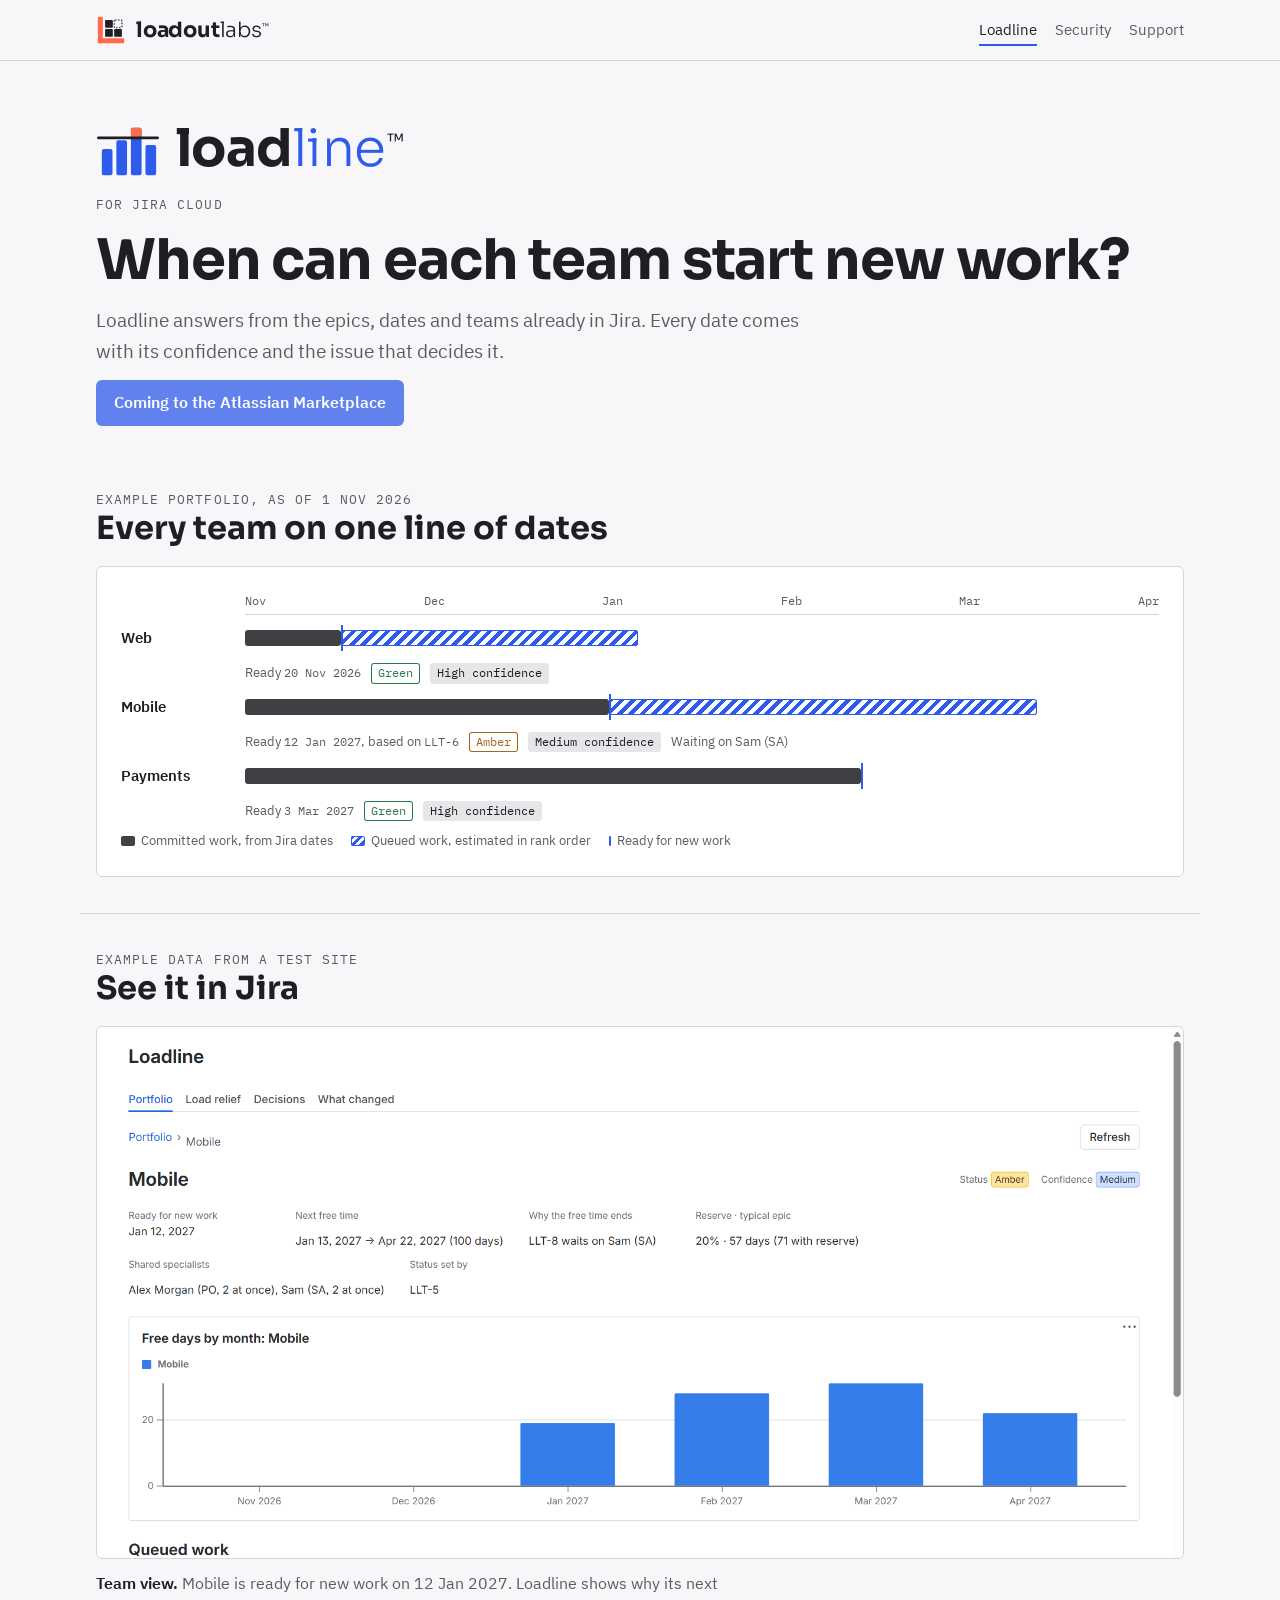
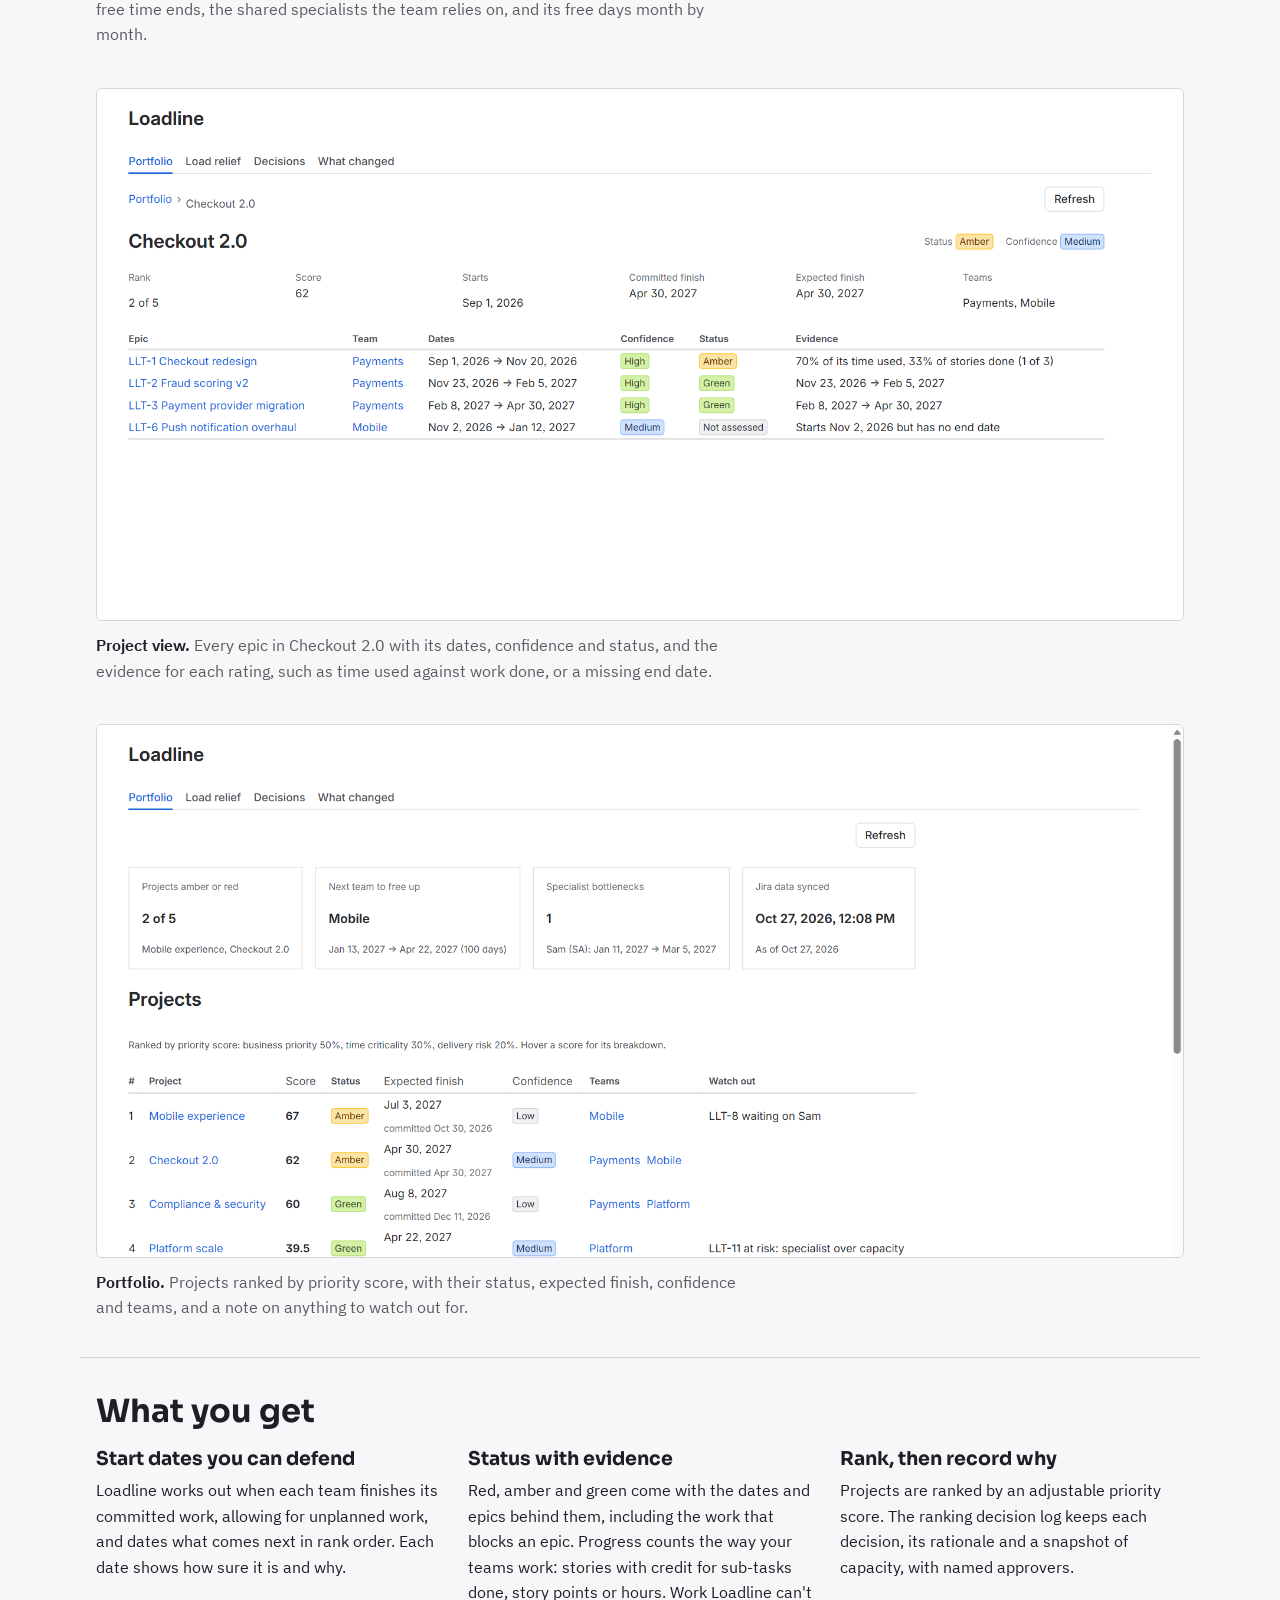
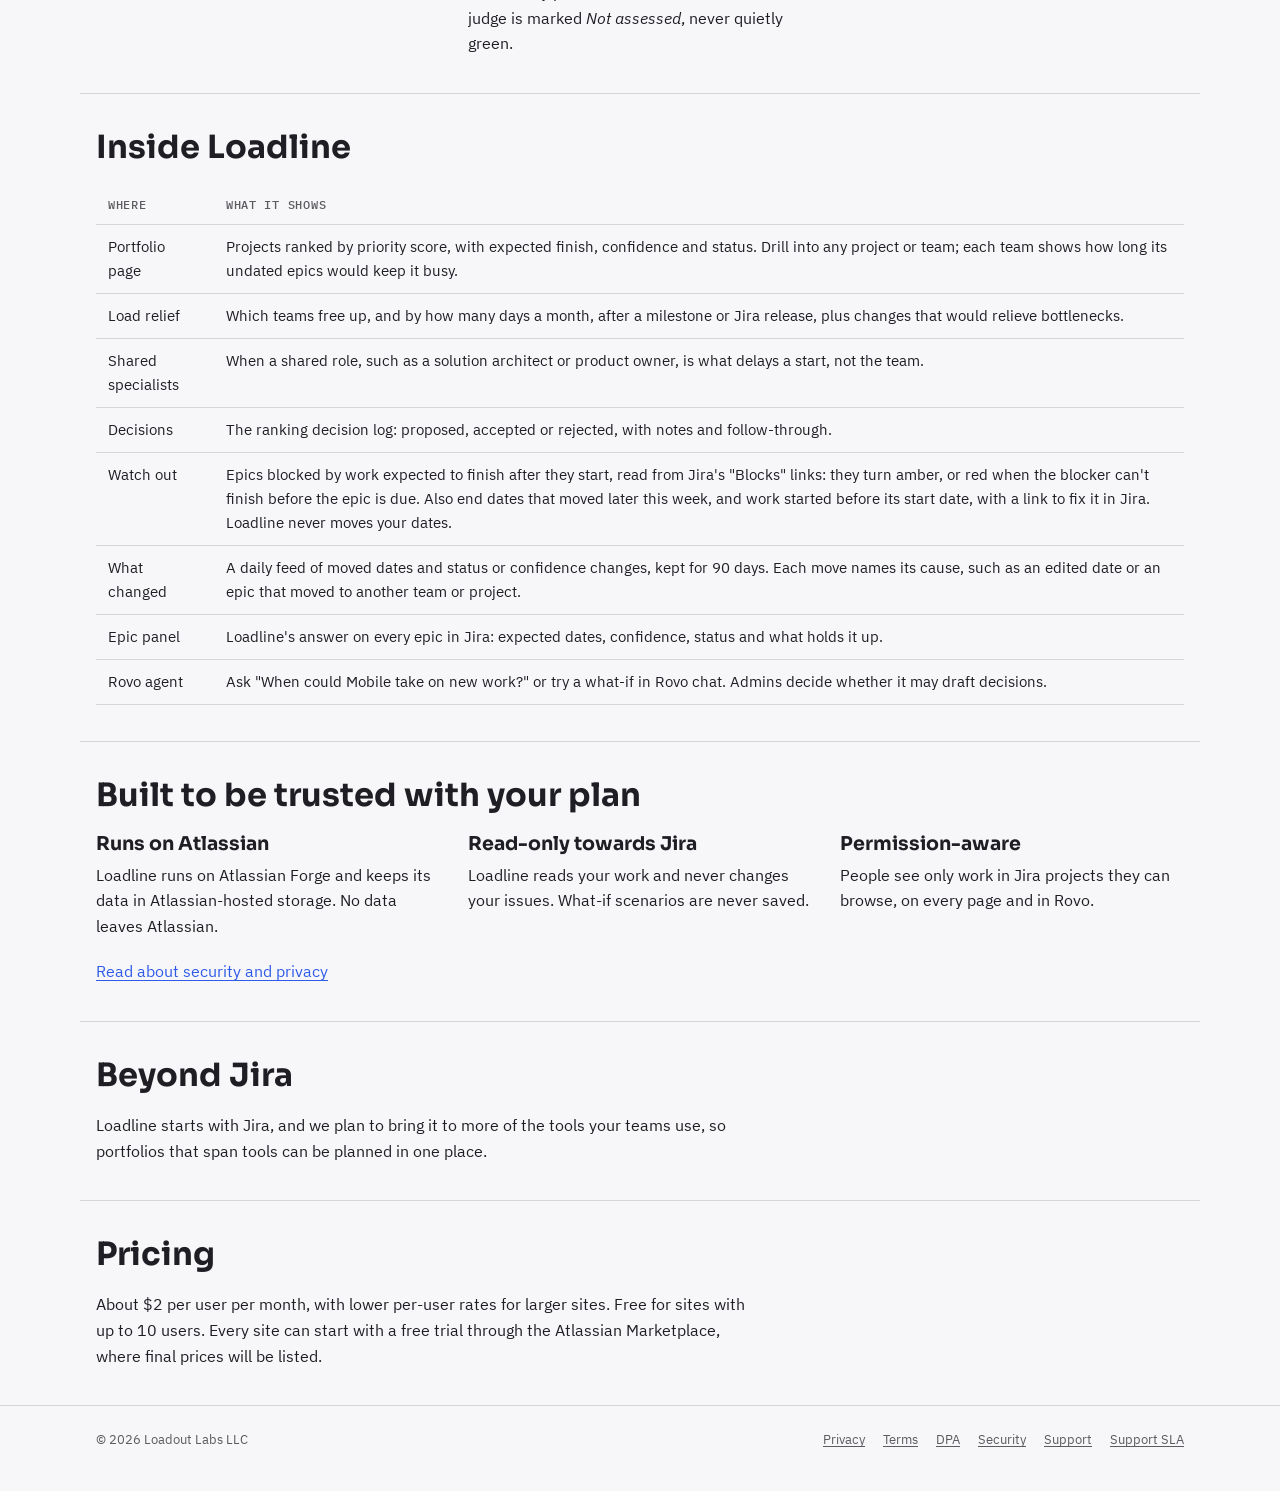
==== loadline/index.html @ b27390d9 "Publish the full Loadout Labs site with the Loadline pages and legal documents" ====
<!doctype html>
<html lang="en">
<head>
<meta charset="utf-8">
<meta name="viewport" content="width=device-width, initial-scale=1, viewport-fit=cover">
<title>Loadline for Jira</title>
<meta name="claude:viewport-fit-sides" content="cover">
<meta name="description" content="Loadline shows when each team can start new work, which projects to rank first, and who frees up after a release, straight from your Jira data.">
<link rel="stylesheet" href="../styles.css">
<link rel="icon" type="image/svg+xml" href="../assets/loadline-favicon.svg">

</head>
<body>

<header class="site-header">
  <div class="wrap">
    <a class="brand" href="../index.html" aria-label="Loadout Labs home"><svg viewBox="0 0 132 132" aria-hidden="true" focusable="false"><rect x="8" y="8" width="22" height="116" rx="4" style="fill:var(--labs)"/><rect x="8" y="102" width="116" height="22" rx="4" style="fill:var(--labs)"/><rect x="40" y="62" width="34" height="34" rx="4" style="fill:var(--mark-ink)"/><rect x="80" y="62" width="34" height="34" rx="4" style="fill:var(--mark-ink)"/><rect x="40" y="22" width="34" height="34" rx="4" style="fill:var(--mark-ink)"/><rect x="80" y="22" width="34" height="34" rx="4" style="fill:none;stroke:var(--mark-ink)" stroke-width="5" stroke-dasharray="7 6"/></svg><span class="wordmark"><b>loadout</b><span class="light">labs</span><sup class="tm">&trade;</sup></span></a>
    <nav class="site-nav" aria-label="Main">
      <a href="index.html" aria-current="page">Loadline</a>
      <a href="security.html">Security</a>
      <a href="support.html">Support</a>
    </nav>
  </div>
</header>

<main>
  <div class="page-head">
    <div class="wrap">
      <p class="brand large" role="img" aria-label="Loadline"><svg viewBox="0 0 132 132" aria-hidden="true" focusable="false"><rect x="12" y="66" width="22" height="54" rx="4" style="fill:var(--signal)"/><rect x="42" y="48" width="22" height="72" rx="4" style="fill:var(--signal)"/><rect x="72" y="22" width="22" height="98" rx="4" style="fill:var(--signal)"/><rect x="72" y="22" width="22" height="20" rx="4" style="fill:var(--over)"/><rect x="102" y="58" width="22" height="62" rx="4" style="fill:var(--signal)"/><rect x="2" y="40" width="128" height="6" rx="3" style="fill:var(--mark-ink)"/></svg><span class="wordmark"><b>load</b><span class="light line">line</span><sup class="tm">&trade;</sup></span></p>
      <p class="eyebrow">For Jira Cloud</p>
      <h1>When can each team start new work?</h1>
      <p class="lede">Loadline answers from the epics, dates and teams already in Jira. Every date comes with its confidence and the issue that decides it.</p>
      <div class="actions">
        <span class="button" aria-disabled="true">Coming to the Atlassian Marketplace</span>
      </div>
    </div>
  </div>

  <section aria-labelledby="example">
    <div class="wrap">
      <div>
        <p class="eyebrow">Example portfolio, as of 1 Nov 2026</p>
        <h2 id="example">Every team on one line of dates</h2>
      </div>
      <div class="panel readiness" role="img" aria-label="Example: Web is ready for new work on 20 Nov 2026, Mobile on 12 Jan 2027, Payments on 3 Mar 2027.">
        <div class="readiness-axis">
          <span></span>
          <div class="ticks"><span>Nov</span><span>Dec</span><span>Jan</span><span>Feb</span><span>Mar</span><span>Apr</span></div>
        </div>

        <div class="readiness-row">
          <span class="team">Web</span>
          <div class="track">
            <span class="committed" style="width: 10.5%"></span>
            <span class="queued" style="left: 10.5%; width: 32.5%"></span>
            <span class="ready" style="left: 10.5%"></span>
          </div>
          <div class="note"><span>Ready <span class="data">20 Nov 2026</span></span><span class="chip good">Green</span><span class="chip">High confidence</span></div>
        </div>

        <div class="readiness-row">
          <span class="team">Mobile</span>
          <div class="track">
            <span class="committed" style="width: 39.8%"></span>
            <span class="queued" style="left: 39.8%; width: 46.9%"></span>
            <span class="ready" style="left: 39.8%"></span>
          </div>
          <div class="note"><span>Ready <span class="data">12 Jan 2027</span>, based on <span class="data">LLT-6</span></span><span class="chip warn">Amber</span><span class="chip">Medium confidence</span><span>Waiting on Sam (SA)</span></div>
        </div>

        <div class="readiness-row">
          <span class="team">Payments</span>
          <div class="track">
            <span class="committed" style="width: 67.4%"></span>
            <span class="ready" style="left: 67.4%"></span>
          </div>
          <div class="note"><span>Ready <span class="data">3 Mar 2027</span></span><span class="chip good">Green</span><span class="chip">High confidence</span></div>
        </div>

        <div class="legend">
          <span class="l-committed">Committed work, from Jira dates</span>
          <span class="l-queued">Queued work, estimated in rank order</span>
          <span class="l-ready">Ready for new work</span>
        </div>
      </div>
    </div>
  </section>

  <section aria-labelledby="screens">
    <div class="wrap">
      <div>
        <p class="eyebrow">Example data from a test site</p>
        <h2 id="screens">See it in Jira</h2>
      </div>
      <div class="shots">
        <figure class="shot">
          <a class="shot-link" href="../assets/screens/team-view.png" aria-label="Open the full-size screenshot"><img src="../assets/screens/team-view.png" width="1840" height="900" loading="lazy"
            alt="Loadline team view for Mobile: ready for new work on 12 January 2027, with its next free time, the specialists it relies on and a chart of free days by month."></a>
          <figcaption><strong>Team view.</strong> Mobile is ready for new work on 12 Jan 2027. Loadline shows why its next free time ends, the shared specialists the team relies on, and its free days month by month.</figcaption>
        </figure>
        <figure class="shot">
          <a class="shot-link" href="../assets/screens/project-view.png" aria-label="Open the full-size screenshot"><img src="../assets/screens/project-view.png" width="1840" height="900" loading="lazy"
            alt="Loadline project view for Checkout 2.0: each epic with its team, dates, confidence, status and the evidence behind the status."></a>
          <figcaption><strong>Project view.</strong> Every epic in Checkout 2.0 with its dates, confidence and status, and the evidence for each rating, such as time used against work done, or a missing end date.</figcaption>
        </figure>
        <figure class="shot">
          <a class="shot-link" href="../assets/screens/portfolio.png" aria-label="Open the full-size screenshot"><img src="../assets/screens/portfolio.png" width="1840" height="900" loading="lazy"
            alt="Loadline portfolio page: summary tiles and projects ranked by priority score, with status, expected finish, confidence, teams and what to watch out for."></a>
          <figcaption><strong>Portfolio.</strong> Projects ranked by priority score, with their status, expected finish, confidence and teams, and a note on anything to watch out for.</figcaption>
        </figure>
      </div>
    </div>
  </section>

  <section aria-labelledby="highlights">
    <div class="wrap">
      <h2 id="highlights">What you get</h2>
      <div class="grid-3">
        <div>
          <h3>Start dates you can defend</h3>
          <p>Loadline works out when each team finishes its committed work, allowing for unplanned work, and dates what comes next in rank order. Each date shows how sure it is and why.</p>
        </div>
        <div>
          <h3>Status with evidence</h3>
          <p>Red, amber and green come with the dates and epics behind them, including the work that blocks an epic. Progress counts the way your teams work: stories with credit for sub-tasks done, story points or hours. Work Loadline can't judge is marked <em>Not assessed</em>, never quietly green.</p>
        </div>
        <div>
          <h3>Rank, then record why</h3>
          <p>Projects are ranked by an adjustable priority score. The ranking decision log keeps each decision, its rationale and a snapshot of capacity, with named approvers.</p>
        </div>
      </div>
    </div>
  </section>

  <section aria-labelledby="features">
    <div class="wrap">
      <h2 id="features">Inside Loadline</h2>
      <div class="table-scroll">
        <table>
          <thead><tr><th scope="col">Where</th><th scope="col">What it shows</th></tr></thead>
          <tbody>
            <tr><td>Portfolio page</td><td>Projects ranked by priority score, with expected finish, confidence and status. Drill into any project or team; each team shows how long its undated epics would keep it busy.</td></tr>
            <tr><td>Load relief</td><td>Which teams free up, and by how many days a month, after a milestone or Jira release, plus changes that would relieve bottlenecks.</td></tr>
            <tr><td>Shared specialists</td><td>When a shared role, such as a solution architect or product owner, is what delays a start, not the team.</td></tr>
            <tr><td>Decisions</td><td>The ranking decision log: proposed, accepted or rejected, with notes and follow-through.</td></tr>
            <tr><td>Watch out</td><td>Epics blocked by work expected to finish after they start, read from Jira's "Blocks" links: they turn amber, or red when the blocker can't finish before the epic is due. Also end dates that moved later this week, and work started before its start date, with a link to fix it in Jira. Loadline never moves your dates.</td></tr>
            <tr><td>What changed</td><td>A daily feed of moved dates and status or confidence changes, kept for 90 days. Each move names its cause, such as an edited date or an epic that moved to another team or project.</td></tr>
            <tr><td>Epic panel</td><td>Loadline's answer on every epic in Jira: expected dates, confidence, status and what holds it up.</td></tr>
            <tr><td>Rovo agent</td><td>Ask "When could Mobile take on new work?" or try a what-if in Rovo chat. Admins decide whether it may draft decisions.</td></tr>
          </tbody>
        </table>
      </div>
    </div>
  </section>

  <section aria-labelledby="trust">
    <div class="wrap">
      <h2 id="trust">Built to be trusted with your plan</h2>
      <div class="grid-3">
        <div><h3>Runs on Atlassian</h3><p>Loadline runs on Atlassian Forge and keeps its data in Atlassian-hosted storage. No data leaves Atlassian.</p></div>
        <div><h3>Read-only towards Jira</h3><p>Loadline reads your work and never changes your issues. What-if scenarios are never saved.</p></div>
        <div><h3>Permission-aware</h3><p>People see only work in Jira projects they can browse, on every page and in Rovo.</p></div>
      </div>
      <p><a href="security.html">Read about security and privacy</a></p>
    </div>
  </section>

  <section aria-labelledby="beyond">
    <div class="wrap">
      <h2 id="beyond">Beyond Jira</h2>
      <p>Loadline starts with Jira, and we plan to bring it to more of the tools your teams use, so portfolios that span tools can be planned in one place.</p>
    </div>
  </section>

  <section aria-labelledby="pricing">
    <div class="wrap">
      <h2 id="pricing">Pricing</h2>
      <p>About $2 per user per month, with lower per-user rates for larger sites. Free for sites with up to 10 users. Every site can start with a free trial through the Atlassian Marketplace, where final prices will be listed.</p>
    </div>
  </section>
</main>

<footer class="site-footer">
  <div class="wrap">
    <span>&copy; 2026 Loadout Labs LLC</span>
    <nav aria-label="Footer">
      <a href="privacy.html">Privacy</a>
      <a href="terms.html">Terms</a>
      <a href="dpa.html">DPA</a>
      <a href="security.html">Security</a>
      <a href="support.html">Support</a>
      <a href="sla.html">Support SLA</a>
    </nav>
  </div>
</footer>

<!-- Screenshot viewer: opens a screenshot full size over the page. Close it
     with the Close button, the Esc key, or a click outside the image.
     Without JavaScript, each screenshot link opens the image itself. -->
<dialog class="viewer" id="viewer" aria-label="Screenshot">
  <div class="viewer-bar">
    <p class="viewer-caption" id="viewer-caption"></p>
    <button type="button" class="viewer-close" id="viewer-close">Close</button>
  </div>
  <img id="viewer-image" alt="">
</dialog>
<script>
(function () {
  var viewer = document.getElementById('viewer');
  if (!viewer || typeof viewer.showModal !== 'function') return; // fall back to plain links
  var image = document.getElementById('viewer-image');
  var caption = document.getElementById('viewer-caption');
  document.querySelectorAll('.shot-link').forEach(function (link) {
    link.addEventListener('click', function (event) {
      event.preventDefault();
      var shot = link.querySelector('img');
      var text = link.closest('figure').querySelector('figcaption');
      image.src = link.getAttribute('href');
      image.alt = shot ? shot.alt : '';
      caption.textContent = text ? text.textContent : '';
      viewer.showModal();
      document.getElementById('viewer-close').focus();
    });
  });
  document.getElementById('viewer-close').addEventListener('click', function () { viewer.close(); });
  // A click on the dimmed area outside the image closes the viewer.
  viewer.addEventListener('click', function (event) {
    if (event.target === viewer) viewer.close();
  });
})();
</script>

</body>
</html>
---- styles.css ----
/*
 * Loadout Labs website: shared styles for every page.
 *
 * Layout concept: a load line. A rule runs under each page heading, as in
 * the Loadline mark, where one bar rises past the line. Plain static pages,
 * no build step, no tracking.
 *
 * Colours come from the coral brand palette (brand concept 2). It sets a
 * few raw values (--p-*); everything else, including the inline logos,
 * derives from them.
 */

/*
 * Fonts are served from this site (assets/fonts, SIL Open Font License; see
 * the OFL-*.txt files there), so no visitor request goes to a font service.
 */
@font-face { font-family: 'Sora'; font-style: normal; font-weight: 300; font-display: swap; src: url('assets/fonts/sora-latin-300-normal.woff2') format('woff2'); }
@font-face { font-family: 'Sora'; font-style: normal; font-weight: 400; font-display: swap; src: url('assets/fonts/sora-latin-400-normal.woff2') format('woff2'); }
@font-face { font-family: 'Sora'; font-style: normal; font-weight: 600; font-display: swap; src: url('assets/fonts/sora-latin-600-normal.woff2') format('woff2'); }
@font-face { font-family: 'Sora'; font-style: normal; font-weight: 700; font-display: swap; src: url('assets/fonts/sora-latin-700-normal.woff2') format('woff2'); }
@font-face { font-family: 'IBM Plex Sans'; font-style: normal; font-weight: 400; font-display: swap; src: url('assets/fonts/ibm-plex-sans-latin-400-normal.woff2') format('woff2'); }
@font-face { font-family: 'IBM Plex Sans'; font-style: italic; font-weight: 400; font-display: swap; src: url('assets/fonts/ibm-plex-sans-latin-400-italic.woff2') format('woff2'); }
@font-face { font-family: 'IBM Plex Sans'; font-style: normal; font-weight: 600; font-display: swap; src: url('assets/fonts/ibm-plex-sans-latin-600-normal.woff2') format('woff2'); }
@font-face { font-family: 'IBM Plex Mono'; font-style: normal; font-weight: 400; font-display: swap; src: url('assets/fonts/ibm-plex-mono-latin-400-normal.woff2') format('woff2'); }
@font-face { font-family: 'IBM Plex Mono'; font-style: normal; font-weight: 500; font-display: swap; src: url('assets/fonts/ibm-plex-mono-latin-500-normal.woff2') format('woff2'); }

/* Brand palette: coral (brand concept 2, chosen 2026-10-27). */
:root {
  --p-ink: #1e1e24;          /* text, the load line, the Labs squares */
  --p-paper: #f7f7f9;
  --p-labs: #ff6b4a;         /* Loadout Labs accent */
  --p-primary: #2f5bea;      /* Loadline primary */
  --p-primary-dark: #7fa0ff; /* Loadline primary on dark backgrounds */
  --p-over: #ff6b4a;         /* the bar that rises past the load line */
  --p-dark-bg: #1e1e24;
  --p-dark-surface: #282830;
  --p-dark-fg: #eeeef3;
}

:root {
  /* Colour (light), from the palette */
  --paper: var(--p-paper);
  --surface: #ffffff;
  --ink: var(--p-ink);
  --ink-soft: color-mix(in srgb, var(--p-ink) 72%, var(--p-paper));
  --rule: color-mix(in srgb, var(--p-ink) 15%, var(--p-paper));
  --signal: var(--p-primary);   /* links, the load line, Loadline's colour */
  --signal-soft: color-mix(in srgb, var(--p-primary) 12%, var(--p-paper));
  --on-signal: #ffffff;
  --labs: var(--p-labs);
  --over: var(--p-over);
  --mark-ink: var(--p-ink);     /* the dark parts of the logos */
  /* Loadline's own status colours (semantic, not decoration) */
  --good: #2b7a4b;
  --warn: #a8661a;
  --bad: #b2321f;
  --muted-chip: color-mix(in srgb, var(--p-ink) 8%, var(--p-paper));

  /* Type: Sora is the brand's wordmark face */
  --font-display: "Sora", "Segoe UI", "Helvetica Neue", Arial, sans-serif;
  --font-body: "IBM Plex Sans", "Segoe UI", "Helvetica Neue", Arial, sans-serif;
  --font-data: "IBM Plex Mono", "SFMono-Regular", Consolas, monospace;

  /* Scale */
  --step--1: 0.8125rem;
  --step-0: 1rem;
  --step-1: 1.1875rem;
  --step-2: 1.5rem;
  --step-3: 2rem;
  --step-4: clamp(2.125rem, 1.4rem + 3.2vw, 3.5rem);
  --measure: 65ch;
  --page: 70rem;
  --radius: 6px;
}

@media (prefers-color-scheme: dark) {
  :root:not([data-theme="light"]) {
    --paper: var(--p-dark-bg);
    --surface: var(--p-dark-surface);
    --ink: var(--p-dark-fg);
    --ink-soft: color-mix(in srgb, var(--p-dark-fg) 70%, var(--p-dark-bg));
    --rule: color-mix(in srgb, var(--p-dark-fg) 16%, var(--p-dark-bg));
    --signal: var(--p-primary-dark);
    --signal-soft: color-mix(in srgb, var(--p-primary-dark) 16%, var(--p-dark-bg));
    --on-signal: var(--p-dark-bg);
    --mark-ink: #ffffff;
    --good: #5fbf86;
    --warn: #e0a35a;
    --bad: #ef7a66;
    --muted-chip: color-mix(in srgb, var(--p-dark-fg) 10%, var(--p-dark-bg));
    color-scheme: dark;
  }
}

:root[data-theme="dark"] {
  --paper: var(--p-dark-bg);
  --surface: var(--p-dark-surface);
  --ink: var(--p-dark-fg);
  --ink-soft: color-mix(in srgb, var(--p-dark-fg) 70%, var(--p-dark-bg));
  --rule: color-mix(in srgb, var(--p-dark-fg) 16%, var(--p-dark-bg));
  --signal: var(--p-primary-dark);
  --signal-soft: color-mix(in srgb, var(--p-primary-dark) 16%, var(--p-dark-bg));
  --on-signal: var(--p-dark-bg);
  --mark-ink: #ffffff;
  --good: #5fbf86;
  --warn: #e0a35a;
  --bad: #ef7a66;
  --muted-chip: color-mix(in srgb, var(--p-dark-fg) 10%, var(--p-dark-bg));
  color-scheme: dark;
}

* { box-sizing: border-box; }

body {
  margin: 0;
  background: var(--paper);
  color: var(--ink);
  font-family: var(--font-body);
  font-size: var(--step-0);
  line-height: 1.6;
}

/* Every band spans the full width; its inner wrapper keeps the side gutter. */
.wrap {
  max-width: var(--page);
  margin-inline: auto;
  padding-left: max(16px, env(safe-area-inset-left, 0px));
  padding-right: max(16px, env(safe-area-inset-right, 0px));
}

a { color: var(--signal); text-underline-offset: 0.18em; }
a:hover { text-decoration-thickness: 2px; }
:focus-visible { outline: 2px solid var(--signal); outline-offset: 3px; border-radius: 2px; }

h1, h2, h3 {
  font-family: var(--font-display);
  line-height: 1.1;
  text-wrap: balance;
  margin: 0;
}
h1 { font-size: var(--step-4); font-weight: 700; letter-spacing: -0.02em; }
h2 { font-size: var(--step-3); font-weight: 700; }
h3 { font-size: var(--step-1); font-weight: 700; }
p { margin: 0; max-width: var(--measure); }
main a { overflow-wrap: anywhere; }

.eyebrow {
  font-family: var(--font-data);
  font-size: var(--step--1);
  letter-spacing: 0.08em;
  text-transform: uppercase;
  color: var(--ink-soft);
}

/* Draft band, removed before publishing. */
.draft-band {
  background: var(--signal-soft);
  color: var(--ink);
  font-size: var(--step--1);
}
.draft-band .wrap {
  display: flex;
  flex-wrap: wrap;
  gap: 6px 16px;
  align-items: center;
  justify-content: space-between;
  padding-block: 6px;
}

/* Header */
.site-header { border-bottom: 1px solid var(--rule); background: var(--paper); }
.site-header .wrap {
  display: flex;
  flex-wrap: wrap;
  align-items: center;
  justify-content: space-between;
  gap: 8px 24px;
  padding-block: 14px;
}
/* Brand lockups: the logo mark (inline SVG, coloured by the palette) and the
   Sora wordmark: "loadout" bold + "labs" light; "load" bold + "line" light
   in the Loadline colour. */
.brand {
  display: inline-flex;
  align-items: center;
  gap: 10px;
  color: var(--ink);
  text-decoration: none;
}
.brand svg { width: 30px; height: 30px; flex: none; }
.wordmark {
  font-family: var(--font-display);
  font-size: 1.3125rem;
  line-height: 1;
  letter-spacing: -0.01em;
  white-space: nowrap;
}
.wordmark b { font-weight: 700; }
.wordmark .light { font-weight: 300; }
.wordmark .line { color: var(--signal); }
/* Trademark symbol after each wordmark: small, raised, never wrapped away. */
.wordmark .tm { font-size: 0.38em; font-weight: 400; vertical-align: super; line-height: 0; margin-left: 0.08em; color: currentColor; }
.brand.large { gap: 16px; }
.brand.large svg { width: 64px; height: 64px; }
.brand.large .wordmark { font-size: clamp(2.25rem, 1.6rem + 2.6vw, 3.25rem); }
.brand.card svg { width: 44px; height: 44px; }
.brand.card .wordmark { font-size: 1.75rem; }

.site-nav { display: flex; flex-wrap: wrap; gap: 4px 18px; font-size: 0.9375rem; }
.site-nav a { color: var(--ink-soft); text-decoration: none; padding-block: 4px; }
.site-nav a:hover, .site-nav a[aria-current="page"] { color: var(--ink); box-shadow: inset 0 -2px 0 var(--signal); }

/* Page heading with its waterline */
.page-head .wrap { display: grid; gap: 14px; padding-block: 56px 28px; }
.page-head .lede { font-size: var(--step-1); color: var(--ink-soft); }
.waterline {
  height: 0;
  border-top: 2px solid var(--signal);
  position: relative;
  margin-top: 12px;
}
.waterline::after {
  content: attr(data-label);
  position: absolute;
  right: 0;
  top: 6px;
  font-family: var(--font-data);
  font-size: 0.75rem;
  letter-spacing: 0.06em;
  text-transform: uppercase;
  color: var(--signal);
}

main section .wrap { display: grid; gap: 20px; padding-block: 36px; }
main section + section .wrap { border-top: 1px solid var(--rule); }

/* Grids of equal items */
.grid-3 { display: grid; grid-template-columns: repeat(auto-fit, minmax(16rem, 1fr)); gap: 28px; }
.grid-2 { display: grid; grid-template-columns: repeat(auto-fit, minmax(20rem, 1fr)); gap: 28px; }
.grid-3 > *, .grid-2 > * { min-width: 0; display: grid; gap: 8px; align-content: start; }

.panel {
  background: var(--surface);
  border: 1px solid var(--rule);
  border-radius: var(--radius);
  padding: 24px;
  display: grid;
  gap: 12px;
  min-width: 0;
}

.button {
  display: inline-block;
  font-weight: 600;
  text-decoration: none;
  padding: 10px 18px;
  border-radius: var(--radius);
  background: var(--signal);
  color: var(--on-signal);
}
.button.quiet { background: transparent; color: var(--ink); border: 1px solid var(--rule); }
.button[aria-disabled="true"] { opacity: 0.75; cursor: default; }
.actions { display: flex; flex-wrap: wrap; gap: 12px; align-items: center; }

ul.plain, ol.plain { margin: 0; padding-left: 1.2em; display: grid; gap: 8px; max-width: var(--measure); }

.data { font-family: var(--font-data); font-size: 0.9em; }

/* Status chips, in Loadline's own vocabulary */
.chip {
  display: inline-block;
  font-family: var(--font-data);
  font-size: 0.75rem;
  line-height: 1.2;
  padding: 3px 7px;
  border-radius: 3px;
  background: var(--muted-chip);
  color: var(--ink);
  white-space: nowrap;
}
.chip.good { color: var(--good); box-shadow: inset 0 0 0 1px var(--good); background: transparent; }
.chip.warn { color: var(--warn); box-shadow: inset 0 0 0 1px var(--warn); background: transparent; }
.chip.bad { color: var(--bad); box-shadow: inset 0 0 0 1px var(--bad); background: transparent; }

/* Readiness chart: teams on one line of dates (example data). */
.readiness { display: grid; gap: 10px; }
.readiness-axis, .readiness-row {
  display: grid;
  grid-template-columns: 7rem 1fr;
  gap: 12px;
  align-items: center;
}
.readiness-axis .ticks {
  display: flex;
  justify-content: space-between;
  font-family: var(--font-data);
  font-size: 0.75rem;
  color: var(--ink-soft);
  border-bottom: 1px solid var(--rule);
  padding-bottom: 4px;
}
.readiness-row .team { font-weight: 600; font-size: 0.9375rem; }
.track { position: relative; height: 26px; }
.track .committed, .track .queued {
  position: absolute;
  top: 5px;
  height: 16px;
  border-radius: 3px;
}
.track .committed { left: 0; background: var(--ink); opacity: 0.85; }
.track .queued {
  background: repeating-linear-gradient(135deg, var(--signal) 0 4px, transparent 4px 8px);
  box-shadow: inset 0 0 0 1px var(--signal);
}
.track .ready {
  position: absolute;
  top: 0;
  bottom: 0;
  border-left: 2px solid var(--signal);
}
.readiness-row .note {
  grid-column: 2;
  font-size: var(--step--1);
  color: var(--ink-soft);
  display: flex;
  flex-wrap: wrap;
  gap: 6px 10px;
  align-items: center;
}
.legend { display: flex; flex-wrap: wrap; gap: 6px 18px; font-size: var(--step--1); color: var(--ink-soft); }
.legend span::before {
  content: "";
  display: inline-block;
  width: 14px;
  height: 10px;
  margin-right: 6px;
  vertical-align: -1px;
  border-radius: 2px;
}
.legend .l-committed::before { background: var(--ink); opacity: 0.85; }
.legend .l-queued::before { background: repeating-linear-gradient(135deg, var(--signal) 0 3px, transparent 3px 6px); box-shadow: inset 0 0 0 1px var(--signal); }
.legend .l-ready::before { width: 2px; background: var(--signal); }

/* Screenshots of the app, each with a caption. */
.shots { display: grid; gap: 40px; }
.shot { margin: 0; display: grid; gap: 12px; min-width: 0; }
.shot img {
  display: block;
  width: 100%;
  height: auto;
  border: 1px solid var(--rule);
  border-radius: var(--radius);
  background: #ffffff; /* the screenshots are light-theme */
}
.shot-link { display: block; border-radius: var(--radius); }
.shot-link { cursor: zoom-in; }

/* Screenshot viewer (a <dialog>): the image as large as the screen allows. */
.viewer {
  width: min(96vw, 1840px);
  max-width: none;
  max-height: 96vh;
  padding: 0;
  border: 1px solid var(--rule);
  border-radius: var(--radius);
  background: var(--surface);
  color: var(--ink);
  overflow: auto;
}
.viewer::backdrop { background: rgba(10, 10, 14, 0.72); }
.viewer-bar {
  position: sticky;
  top: 0;
  display: flex;
  gap: 12px;
  align-items: center;
  justify-content: space-between;
  padding: 10px 14px;
  background: var(--surface);
  border-bottom: 1px solid var(--rule);
}
.viewer-caption { font-size: var(--step--1); color: var(--ink-soft); margin: 0; min-width: 0; }
.viewer-close {
  flex: none;
  font: inherit;
  font-weight: 600;
  padding: 8px 16px;
  border-radius: var(--radius);
  border: 1px solid var(--rule);
  background: var(--paper);
  color: var(--ink);
  cursor: pointer;
}
.viewer img { display: block; width: 100%; height: auto; background: #ffffff; }
.shot figcaption { color: var(--ink-soft); max-width: var(--measure); }
.shot figcaption strong { color: var(--ink); }

/* Tables */
.table-scroll { overflow-x: auto; }
table { border-collapse: collapse; width: 100%; font-size: 0.9375rem; }
th, td { text-align: left; padding: 10px 12px; border-bottom: 1px solid var(--rule); vertical-align: top; }
th { font-family: var(--font-data); font-size: 0.75rem; letter-spacing: 0.06em; text-transform: uppercase; color: var(--ink-soft); font-weight: 500; }
td.num { font-variant-numeric: tabular-nums; white-space: nowrap; }

/* Steps in the setup guide are a real sequence. */
ol.steps { list-style: none; counter-reset: step; margin: 0; padding: 0; display: grid; gap: 22px; max-width: var(--measure); }
ol.steps > li { counter-increment: step; display: grid; grid-template-columns: 2.5rem 1fr; gap: 4px 12px; }
ol.steps > li::before {
  content: counter(step);
  grid-row: span 2;
  font-family: var(--font-display);
  font-weight: 800;
  font-size: var(--step-2);
  color: var(--signal);
  line-height: 1;
}
ol.steps > li > * { grid-column: 2; min-width: 0; }

/* Footer */
.site-footer { border-top: 1px solid var(--rule); color: var(--ink-soft); font-size: var(--step--1); }
.site-footer .wrap { display: flex; flex-wrap: wrap; gap: 8px 24px; justify-content: space-between; padding-block: 24px 40px; }
.site-footer nav { display: flex; flex-wrap: wrap; gap: 6px 18px; }
.site-footer a { color: var(--ink-soft); }

@media (prefers-reduced-motion: no-preference) {
  .track .committed, .track .queued { transition: width 0.4s ease; }
}

@media (max-width: 520px) {
  .readiness-axis, .readiness-row { grid-template-columns: 4.5rem 1fr; gap: 8px; }
  .page-head .wrap { padding-block: 36px 20px; }
}
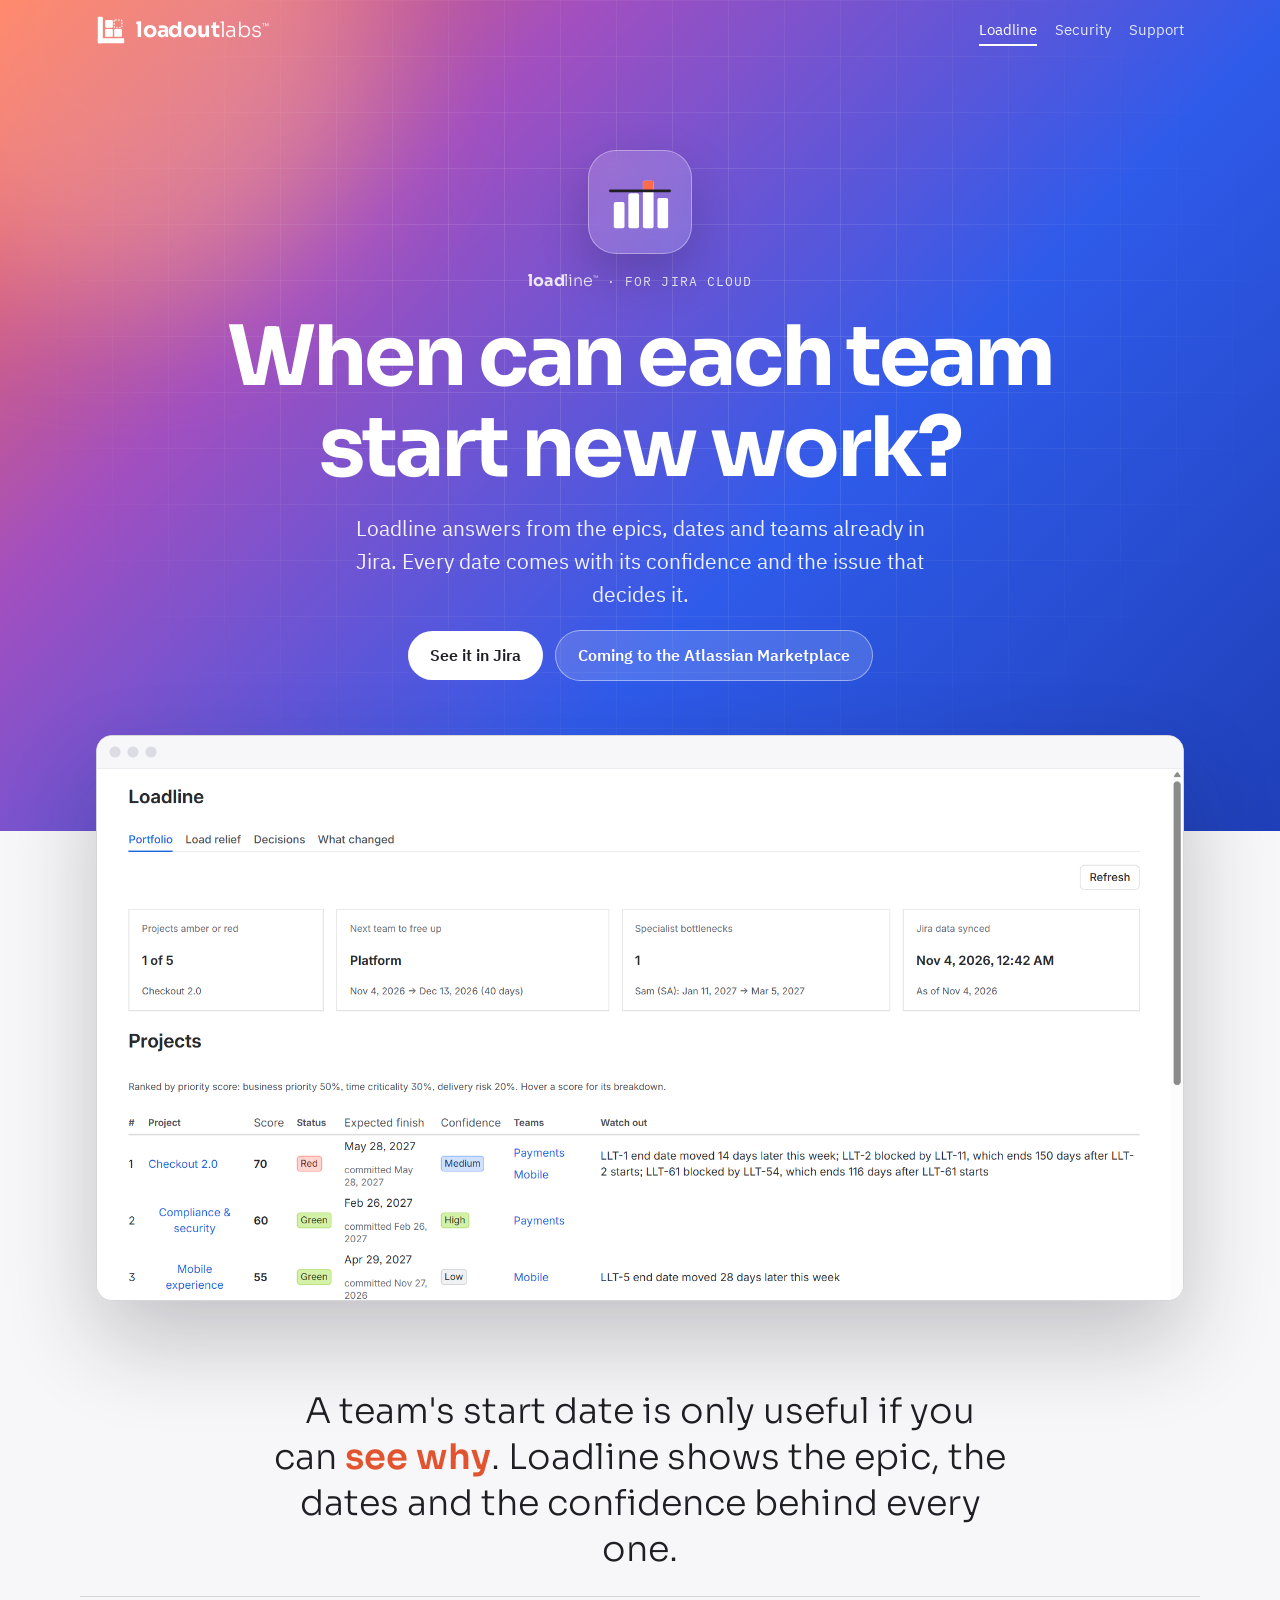
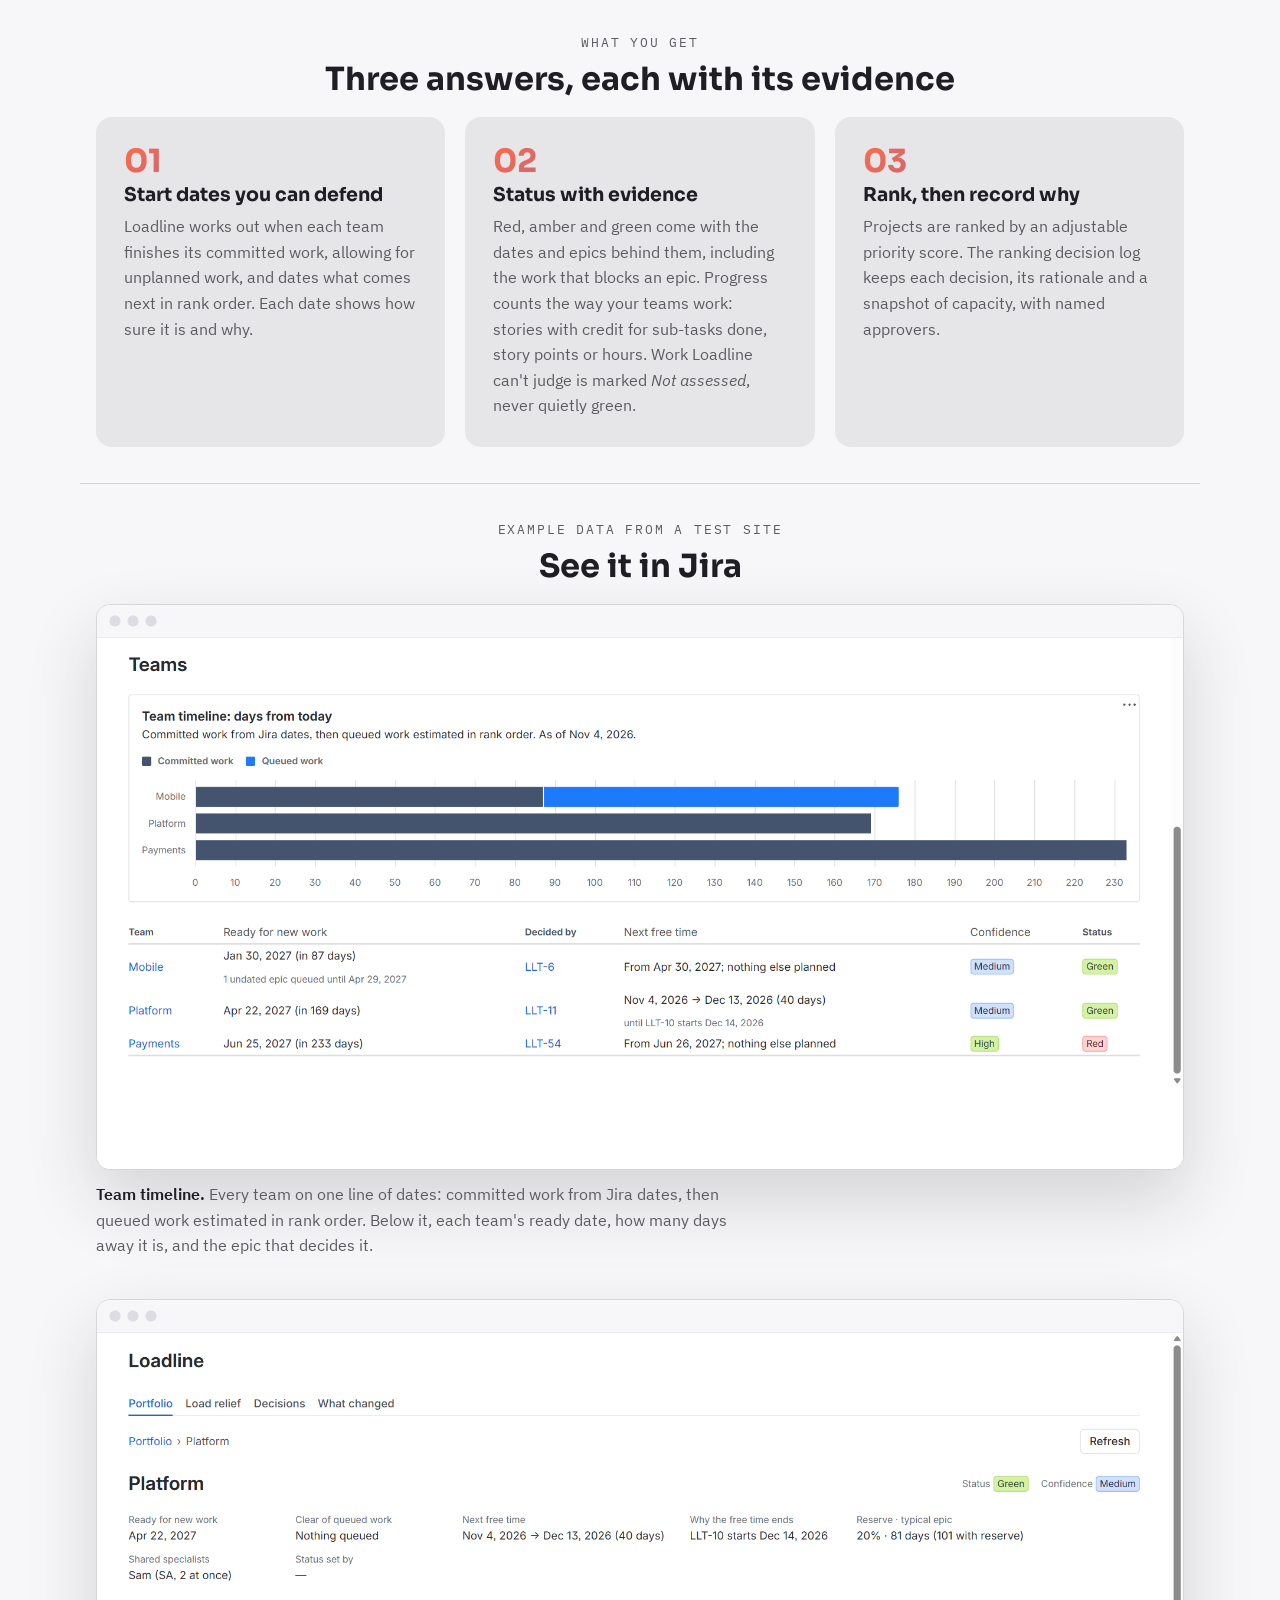
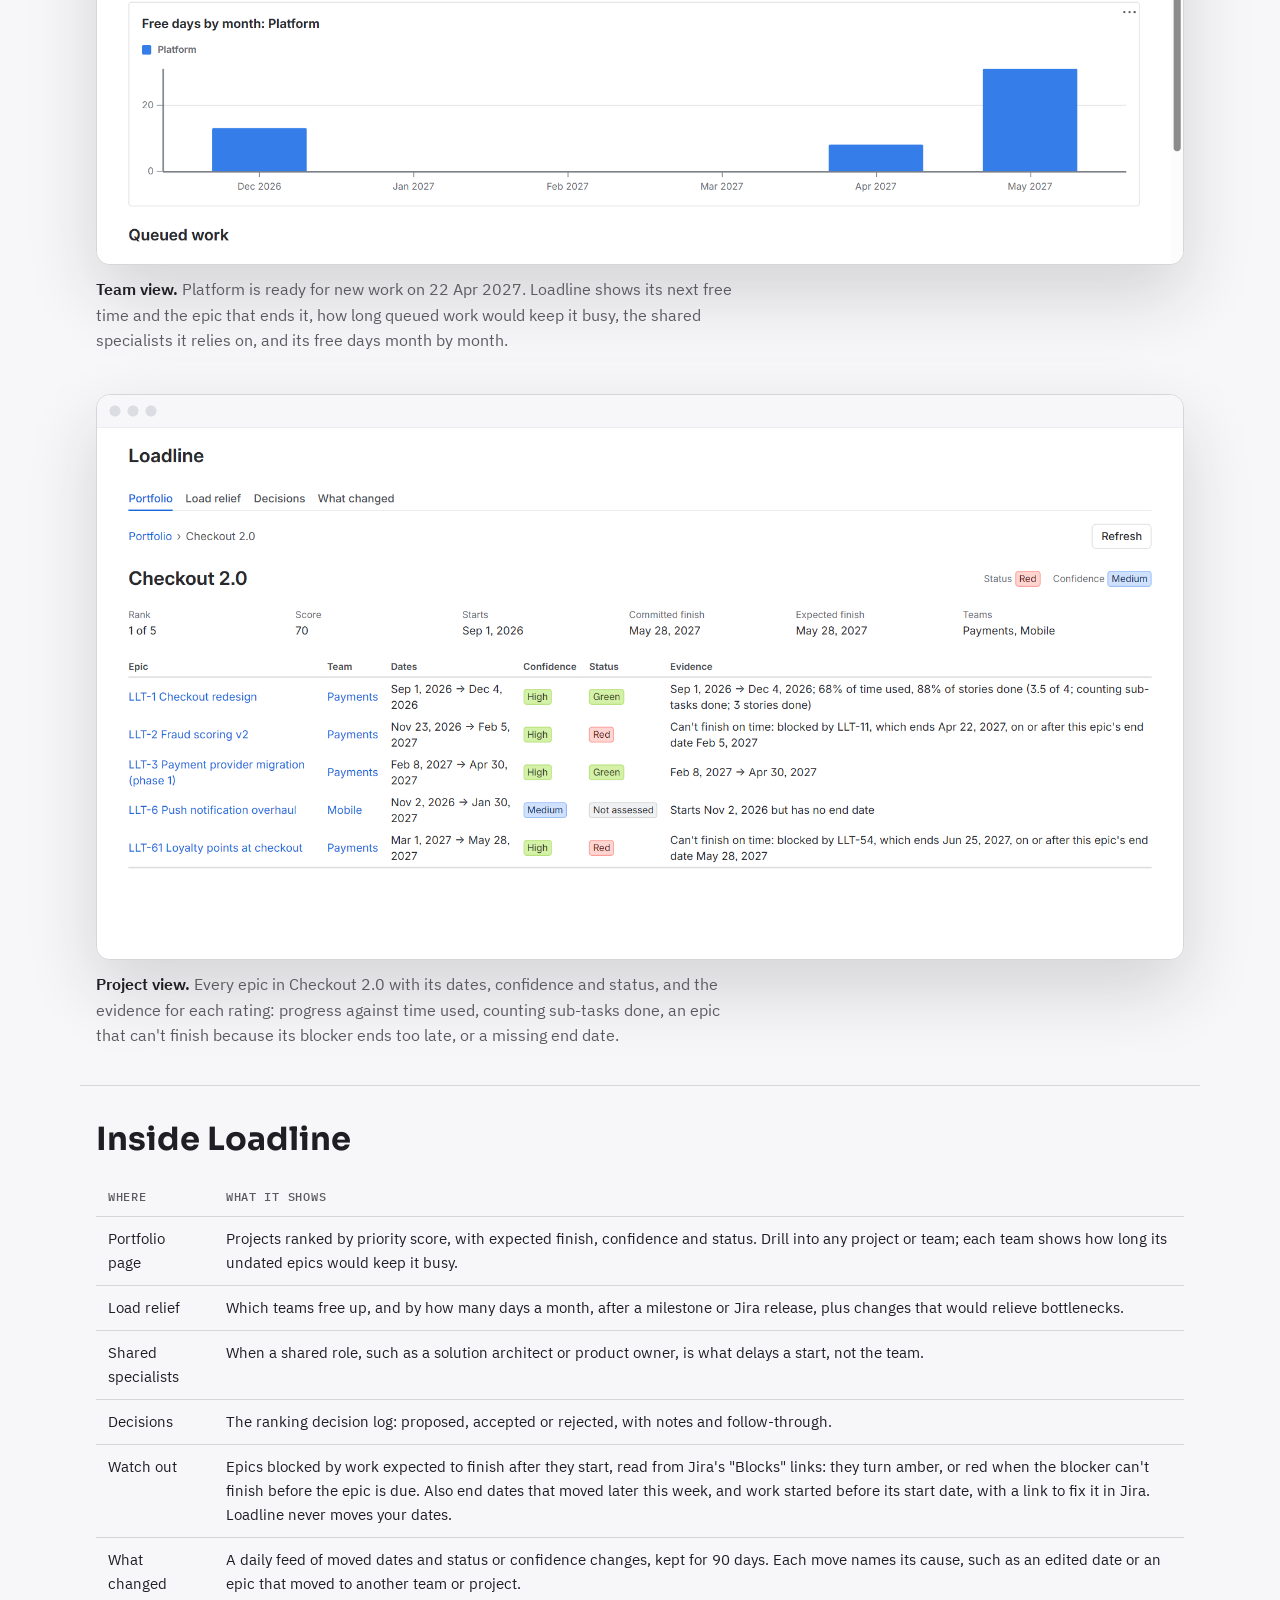
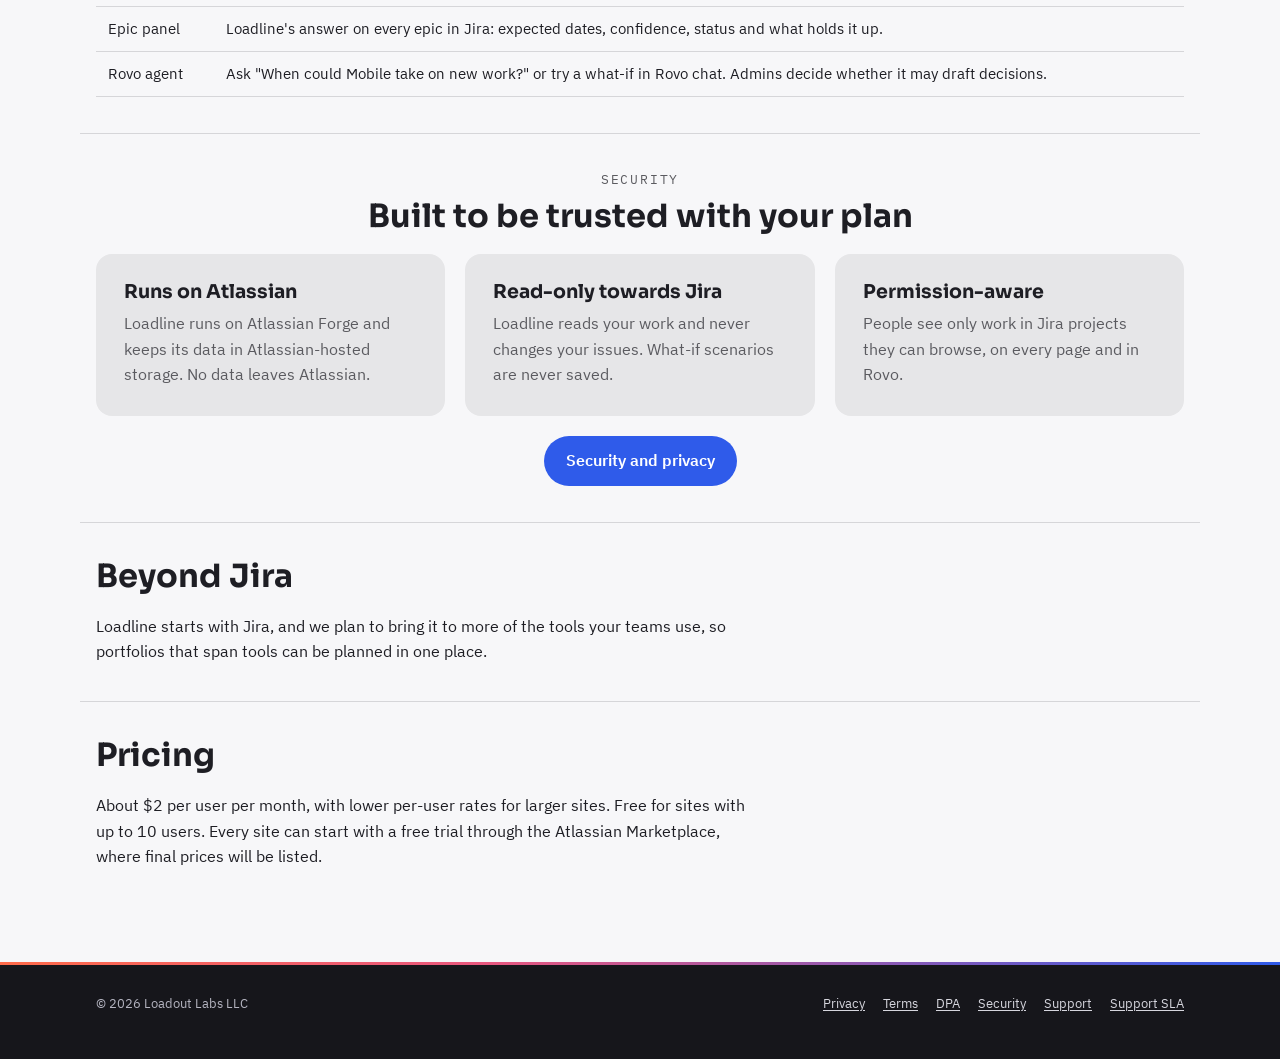
==== commit fedf385f: "Studio theme across the site, with the team timeline on the Loadline page" ====
--- a/loadline/index.html
+++ b/loadline/index.html
@@ -10,7 +10,7 @@
 <link rel="icon" type="image/svg+xml" href="../assets/loadline-favicon.svg">
 
 </head>
-<body>
+<body class="loadline">
 
 <header class="site-header">
   <div class="wrap">
@@ -24,110 +24,67 @@
 </header>
 
 <main>
-  <div class="page-head">
+  <div class="page-head hero">
     <div class="wrap">
-      <p class="brand large" role="img" aria-label="Loadline"><svg viewBox="0 0 132 132" aria-hidden="true" focusable="false"><rect x="12" y="66" width="22" height="54" rx="4" style="fill:var(--signal)"/><rect x="42" y="48" width="22" height="72" rx="4" style="fill:var(--signal)"/><rect x="72" y="22" width="22" height="98" rx="4" style="fill:var(--signal)"/><rect x="72" y="22" width="22" height="20" rx="4" style="fill:var(--over)"/><rect x="102" y="58" width="22" height="62" rx="4" style="fill:var(--signal)"/><rect x="2" y="40" width="128" height="6" rx="3" style="fill:var(--mark-ink)"/></svg><span class="wordmark"><b>load</b><span class="light line">line</span><sup class="tm">&trade;</sup></span></p>
-      <p class="eyebrow">For Jira Cloud</p>
+      <!-- The Loadline mark on a frosted badge: white bars, the coral bar over the ink load line. -->
+      <div class="badge" aria-hidden="true"><svg viewBox="0 0 132 132" focusable="false"><rect x="12" y="66" width="22" height="54" rx="4" fill="#ffffff"/><rect x="42" y="48" width="22" height="72" rx="4" fill="#ffffff"/><rect x="72" y="22" width="22" height="98" rx="4" fill="#ffffff"/><rect x="72" y="22" width="22" height="20" rx="4" fill="#ff6b4a"/><rect x="102" y="58" width="22" height="62" rx="4" fill="#ffffff"/><rect x="2" y="40" width="128" height="6" rx="3" fill="#1e1e24"/></svg></div>
+      <p class="eyebrow"><span class="wordmark" style="font-size:1rem"><b>load</b><span class="light">line</span><sup class="tm">&trade;</sup></span> &middot; for Jira Cloud</p>
       <h1>When can each team start new work?</h1>
       <p class="lede">Loadline answers from the epics, dates and teams already in Jira. Every date comes with its confidence and the issue that decides it.</p>
       <div class="actions">
+        <a class="button" href="#screens">See it in Jira</a>
         <span class="button" aria-disabled="true">Coming to the Atlassian Marketplace</span>
       </div>
     </div>
   </div>
 
-  <section aria-labelledby="example">
+  <div class="wrap float">
+    <a class="frame shot-link" href="../assets/screens/portfolio.png" aria-label="Open the full-size screenshot"><img src="../assets/screens/portfolio.png" width="1840" height="900"
+      alt="Loadline portfolio page: summary tiles and projects ranked by priority score, with status, expected finish, confidence, teams and what to watch out for."></a>
+  </div>
+
+  <section class="statement" aria-label="Why Loadline">
     <div class="wrap">
-      <div>
-        <p class="eyebrow">Example portfolio, as of 1 Nov 2026</p>
-        <h2 id="example">Every team on one line of dates</h2>
-      </div>
-      <div class="panel readiness" role="img" aria-label="Example: Web is ready for new work on 20 Nov 2026, Mobile on 12 Jan 2027, Payments on 3 Mar 2027.">
-        <div class="readiness-axis">
-          <span></span>
-          <div class="ticks"><span>Nov</span><span>Dec</span><span>Jan</span><span>Feb</span><span>Mar</span><span>Apr</span></div>
-        </div>
-
-        <div class="readiness-row">
-          <span class="team">Web</span>
-          <div class="track">
-            <span class="committed" style="width: 10.5%"></span>
-            <span class="queued" style="left: 10.5%; width: 32.5%"></span>
-            <span class="ready" style="left: 10.5%"></span>
-          </div>
-          <div class="note"><span>Ready <span class="data">20 Nov 2026</span></span><span class="chip good">Green</span><span class="chip">High confidence</span></div>
-        </div>
-
-        <div class="readiness-row">
-          <span class="team">Mobile</span>
-          <div class="track">
-            <span class="committed" style="width: 39.8%"></span>
-            <span class="queued" style="left: 39.8%; width: 46.9%"></span>
-            <span class="ready" style="left: 39.8%"></span>
-          </div>
-          <div class="note"><span>Ready <span class="data">12 Jan 2027</span>, based on <span class="data">LLT-6</span></span><span class="chip warn">Amber</span><span class="chip">Medium confidence</span><span>Waiting on Sam (SA)</span></div>
-        </div>
-
-        <div class="readiness-row">
-          <span class="team">Payments</span>
-          <div class="track">
-            <span class="committed" style="width: 67.4%"></span>
-            <span class="ready" style="left: 67.4%"></span>
-          </div>
-          <div class="note"><span>Ready <span class="data">3 Mar 2027</span></span><span class="chip good">Green</span><span class="chip">High confidence</span></div>
-        </div>
-
-        <div class="legend">
-          <span class="l-committed">Committed work, from Jira dates</span>
-          <span class="l-queued">Queued work, estimated in rank order</span>
-          <span class="l-ready">Ready for new work</span>
-        </div>
-      </div>
-    </div>
-  </section>
-
-  <section aria-labelledby="screens">
-    <div class="wrap">
-      <div>
-        <p class="eyebrow">Example data from a test site</p>
-        <h2 id="screens">See it in Jira</h2>
-      </div>
-      <div class="shots">
-        <figure class="shot">
-          <a class="shot-link" href="../assets/screens/team-view.png" aria-label="Open the full-size screenshot"><img src="../assets/screens/team-view.png" width="1840" height="900" loading="lazy"
-            alt="Loadline team view for Mobile: ready for new work on 12 January 2027, with its next free time, the specialists it relies on and a chart of free days by month."></a>
-          <figcaption><strong>Team view.</strong> Mobile is ready for new work on 12 Jan 2027. Loadline shows why its next free time ends, the shared specialists the team relies on, and its free days month by month.</figcaption>
-        </figure>
-        <figure class="shot">
-          <a class="shot-link" href="../assets/screens/project-view.png" aria-label="Open the full-size screenshot"><img src="../assets/screens/project-view.png" width="1840" height="900" loading="lazy"
-            alt="Loadline project view for Checkout 2.0: each epic with its team, dates, confidence, status and the evidence behind the status."></a>
-          <figcaption><strong>Project view.</strong> Every epic in Checkout 2.0 with its dates, confidence and status, and the evidence for each rating, such as time used against work done, or a missing end date.</figcaption>
-        </figure>
-        <figure class="shot">
-          <a class="shot-link" href="../assets/screens/portfolio.png" aria-label="Open the full-size screenshot"><img src="../assets/screens/portfolio.png" width="1840" height="900" loading="lazy"
-            alt="Loadline portfolio page: summary tiles and projects ranked by priority score, with status, expected finish, confidence, teams and what to watch out for."></a>
-          <figcaption><strong>Portfolio.</strong> Projects ranked by priority score, with their status, expected finish, confidence and teams, and a note on anything to watch out for.</figcaption>
-        </figure>
-      </div>
+      <p>A team's start date is only useful if you can <b>see why</b>. Loadline shows the epic, the dates and the confidence behind every one.</p>
     </div>
   </section>
 
   <section aria-labelledby="highlights">
     <div class="wrap">
-      <h2 id="highlights">What you get</h2>
-      <div class="grid-3">
-        <div>
-          <h3>Start dates you can defend</h3>
-          <p>Loadline works out when each team finishes its committed work, allowing for unplanned work, and dates what comes next in rank order. Each date shows how sure it is and why.</p>
-        </div>
-        <div>
-          <h3>Status with evidence</h3>
-          <p>Red, amber and green come with the dates and epics behind them, including the work that blocks an epic. Progress counts the way your teams work: stories with credit for sub-tasks done, story points or hours. Work Loadline can't judge is marked <em>Not assessed</em>, never quietly green.</p>
-        </div>
-        <div>
-          <h3>Rank, then record why</h3>
-          <p>Projects are ranked by an adjustable priority score. The ranking decision log keeps each decision, its rationale and a snapshot of capacity, with named approvers.</p>
-        </div>
+      <div class="section-head">
+        <p class="label">What you get</p>
+        <h2 id="highlights">Three answers, each with its evidence</h2>
+      </div>
+      <div class="features">
+        <div class="feature"><span class="n">01</span><h3>Start dates you can defend</h3><p>Loadline works out when each team finishes its committed work, allowing for unplanned work, and dates what comes next in rank order. Each date shows how sure it is and why.</p></div>
+        <div class="feature"><span class="n">02</span><h3>Status with evidence</h3><p>Red, amber and green come with the dates and epics behind them, including the work that blocks an epic. Progress counts the way your teams work: stories with credit for sub-tasks done, story points or hours. Work Loadline can't judge is marked <em>Not assessed</em>, never quietly green.</p></div>
+        <div class="feature"><span class="n">03</span><h3>Rank, then record why</h3><p>Projects are ranked by an adjustable priority score. The ranking decision log keeps each decision, its rationale and a snapshot of capacity, with named approvers.</p></div>
+      </div>
+    </div>
+  </section>
+
+  <section aria-labelledby="screens" id="screens">
+    <div class="wrap">
+      <div class="section-head">
+        <p class="label">Example data from a test site</p>
+        <h2>See it in Jira</h2>
+      </div>
+      <div class="shots">
+        <figure class="shot">
+          <a class="frame shot-link" href="../assets/screens/team-timeline.png" aria-label="Open the full-size screenshot"><img src="../assets/screens/team-timeline.png" width="1840" height="900" loading="lazy"
+            alt="Loadline team timeline: one bar per team in days from today, committed work then queued work, with a table of each team's ready date, the epic that decides it, its next free time, confidence and status."></a>
+          <figcaption><strong>Team timeline.</strong> Every team on one line of dates: committed work from Jira dates, then queued work estimated in rank order. Below it, each team's ready date, how many days away it is, and the epic that decides it.</figcaption>
+        </figure>
+        <figure class="shot">
+          <a class="frame shot-link" href="../assets/screens/team-view.png" aria-label="Open the full-size screenshot"><img src="../assets/screens/team-view.png" width="1840" height="900" loading="lazy"
+            alt="Loadline team view for Platform: ready for new work on 22 April 2027, nothing queued, its next free time and why it ends, the specialists it relies on and a chart of free days by month."></a>
+          <figcaption><strong>Team view.</strong> Platform is ready for new work on 22 Apr 2027. Loadline shows its next free time and the epic that ends it, how long queued work would keep it busy, the shared specialists it relies on, and its free days month by month.</figcaption>
+        </figure>
+        <figure class="shot">
+          <a class="frame shot-link" href="../assets/screens/project-view.png" aria-label="Open the full-size screenshot"><img src="../assets/screens/project-view.png" width="1840" height="900" loading="lazy"
+            alt="Loadline project view for Checkout 2.0: each epic with its team, dates, confidence, status and the evidence behind the status."></a>
+          <figcaption><strong>Project view.</strong> Every epic in Checkout 2.0 with its dates, confidence and status, and the evidence for each rating: progress against time used, counting sub-tasks done, an epic that can't finish because its blocker ends too late, or a missing end date.</figcaption>
+        </figure>
       </div>
     </div>
   </section>
@@ -155,13 +112,13 @@
 
   <section aria-labelledby="trust">
     <div class="wrap">
-      <h2 id="trust">Built to be trusted with your plan</h2>
-      <div class="grid-3">
-        <div><h3>Runs on Atlassian</h3><p>Loadline runs on Atlassian Forge and keeps its data in Atlassian-hosted storage. No data leaves Atlassian.</p></div>
-        <div><h3>Read-only towards Jira</h3><p>Loadline reads your work and never changes your issues. What-if scenarios are never saved.</p></div>
-        <div><h3>Permission-aware</h3><p>People see only work in Jira projects they can browse, on every page and in Rovo.</p></div>
+      <div class="section-head"><p class="label">Security</p><h2 id="trust">Built to be trusted with your plan</h2></div>
+      <div class="features">
+        <div class="feature"><h3>Runs on Atlassian</h3><p>Loadline runs on Atlassian Forge and keeps its data in Atlassian-hosted storage. No data leaves Atlassian.</p></div>
+        <div class="feature"><h3>Read-only towards Jira</h3><p>Loadline reads your work and never changes your issues. What-if scenarios are never saved.</p></div>
+        <div class="feature"><h3>Permission-aware</h3><p>People see only work in Jira projects they can browse, on every page and in Rovo.</p></div>
       </div>
-      <p><a href="security.html">Read about security and privacy</a></p>
+      <div class="actions" style="justify-content:center"><a class="button" href="security.html">Security and privacy</a></div>
     </div>
   </section>
 
@@ -214,7 +171,8 @@
     link.addEventListener('click', function (event) {
       event.preventDefault();
       var shot = link.querySelector('img');
-      var text = link.closest('figure').querySelector('figcaption');
+      var figure = link.closest('figure'); // the hero screenshot has no caption
+      var text = figure ? figure.querySelector('figcaption') : null;
       image.src = link.getAttribute('href');
       image.alt = shot ? shot.alt : '';
       caption.textContent = text ? text.textContent : '';
--- a/styles.css
+++ b/styles.css
@@ -430,3 +430,212 @@
   .readiness-axis, .readiness-row { grid-template-columns: 4.5rem 1fr; gap: 8px; }
   .page-head .wrap { padding-block: 36px 20px; }
 }
+
+/* =====================================================================
+   Studio theme (chosen 2026-11-04): every page opens with a gradient band
+   (coral to blue, with a faint white grid); the site header floats over it
+   in white. Loadline pages (body.loadline) lean towards Loadline blue.
+   Reading pages keep a plain body below the band.
+   ===================================================================== */
+:root {
+  --grad-labs: linear-gradient(135deg, #ff6b4a 0%, #e8577f 38%, #2f5bea 100%);
+  --grad-loadline: linear-gradient(135deg, #ff6b4a 0%, #a24fbf 28%, #2f5bea 62%, #1f3fb8 100%);
+  --pill: 999px;
+}
+body { position: relative; }
+
+/* Header: floats over the band, everything in white. */
+.site-header {
+  position: absolute;
+  inset: 0 0 auto 0;
+  z-index: 3;
+  background: transparent;
+  border-bottom: 0;
+  --labs: #ffffff;
+  --mark-ink: #ffffff;
+  color: #ffffff;
+}
+.site-header .brand { color: #ffffff; }
+.site-header .site-nav a { color: rgba(255, 255, 255, 0.86); }
+.site-header .site-nav a:hover,
+.site-header .site-nav a[aria-current="page"] { color: #ffffff; box-shadow: inset 0 -2px 0 #ffffff; }
+.site-header :focus-visible { outline-color: #ffffff; }
+
+/* The band. */
+.page-head {
+  position: relative;
+  overflow: hidden;
+  isolation: isolate;
+  color: #ffffff;
+  background: var(--grad-labs);
+}
+body.loadline .page-head { background: var(--grad-loadline); }
+.page-head::before { /* the faint grid, fading out towards the edges */
+  content: "";
+  position: absolute;
+  inset: 0;
+  z-index: -1;
+  pointer-events: none;
+  background-image:
+    linear-gradient(rgba(255, 255, 255, 0.1) 1px, transparent 1px),
+    linear-gradient(90deg, rgba(255, 255, 255, 0.1) 1px, transparent 1px);
+  background-size: 56px 56px;
+  -webkit-mask-image: radial-gradient(ellipse at 50% 40%, #000 25%, transparent 72%);
+  mask-image: radial-gradient(ellipse at 50% 40%, #000 25%, transparent 72%);
+}
+.page-head::after { /* a soft glow in one corner */
+  content: "";
+  position: absolute;
+  z-index: -2;
+  width: 520px;
+  height: 520px;
+  top: -220px;
+  left: -140px;
+  border-radius: 50%;
+  background: #ffb199;
+  filter: blur(70px);
+  opacity: 0.45;
+  pointer-events: none;
+}
+.page-head .wrap {
+  position: relative;
+  padding-block: 132px 64px;
+  justify-items: center;
+  text-align: center;
+}
+.page-head h1 { color: #ffffff; }
+.page-head .lede { color: rgba(255, 255, 255, 0.92); margin-inline: auto; }
+.page-head .eyebrow { color: rgba(255, 255, 255, 0.86); }
+.page-head a { color: #ffffff; }
+.page-head .waterline { display: none; }
+.page-head .actions { justify-content: center; }
+.page-head .button { background: #ffffff; color: var(--p-ink); }
+.page-head .button.glass,
+.page-head .button[aria-disabled="true"] {
+  background: rgba(255, 255, 255, 0.14);
+  color: #ffffff;
+  border: 1px solid rgba(255, 255, 255, 0.45);
+  opacity: 1;
+}
+.page-head :focus-visible { outline-color: #ffffff; }
+
+/* Bigger band for the home and product pages; room for the floating screenshot. */
+.page-head.hero .wrap { padding-block: 150px 150px; gap: 18px; }
+.page-head.hero h1 { font-size: clamp(2.6rem, 1.4rem + 6vw, 5.2rem); letter-spacing: -0.035em; }
+.page-head.hero h1 .light { font-weight: 300; }
+.page-head.hero .lede { font-size: clamp(1.05rem, 0.95rem + 0.5vw, 1.3rem); max-width: 36rem; }
+
+/* Frosted badge that holds a logo mark in a band. */
+.badge {
+  width: 104px;
+  height: 104px;
+  border-radius: 28px;
+  display: grid;
+  place-items: center;
+  background: rgba(255, 255, 255, 0.16);
+  border: 1px solid rgba(255, 255, 255, 0.35);
+  -webkit-backdrop-filter: blur(8px);
+  backdrop-filter: blur(8px);
+  box-shadow: 0 20px 50px rgba(0, 0, 0, 0.18);
+}
+.badge svg { width: 64px; height: 64px; }
+
+/* All buttons are pills. */
+.button { border-radius: var(--pill); padding: 12px 22px; }
+
+/* A screenshot in a browser-style frame. `.float` pulls it up over the band. */
+.frame {
+  display: block;
+  background: #ffffff;
+  border: 1px solid var(--rule);
+  border-radius: 16px;
+  overflow: hidden;
+  box-shadow: 0 30px 70px rgba(30, 30, 36, 0.16);
+}
+.frame::before {
+  content: "";
+  display: block;
+  height: 32px;
+  border-bottom: 1px solid #ececf1;
+  background:
+    radial-gradient(circle at 18px 16px, #dcdce3 5px, transparent 6px),
+    radial-gradient(circle at 36px 16px, #dcdce3 5px, transparent 6px),
+    radial-gradient(circle at 54px 16px, #dcdce3 5px, transparent 6px),
+    #f7f7f9;
+}
+.frame img { display: block; width: 100%; height: auto; border: 0; border-radius: 0; }
+.float { position: relative; z-index: 2; margin-top: -96px; }
+.float .frame { box-shadow: 0 40px 90px rgba(30, 30, 36, 0.24); }
+.shot .frame { border-radius: 14px; }
+
+/* A large, quiet statement line; the emphasis is in coral. */
+.statement .wrap { padding-block: 88px 24px; justify-items: center; text-align: center; }
+main section + section.statement .wrap { border-top: 0; }
+.statement p {
+  max-width: 46rem;
+  font-family: var(--font-display);
+  font-weight: 300;
+  font-size: clamp(1.4rem, 1rem + 1.8vw, 2.2rem);
+  line-height: 1.3;
+}
+.statement b { font-weight: 600; color: var(--labs-strong, #e2532f); }
+
+/* Centred section heading with a small coloured label above it. */
+.section-head { display: grid; gap: 8px; justify-items: center; text-align: center; }
+.section-head p { margin-inline: auto; color: var(--ink-soft); }
+.label {
+  font-family: var(--font-data);
+  font-size: var(--step--1);
+  letter-spacing: 0.14em;
+  text-transform: uppercase;
+  color: var(--signal);
+}
+
+/* Numbered feature cards. */
+.features { display: grid; grid-template-columns: repeat(auto-fit, minmax(16rem, 1fr)); gap: 20px; }
+.feature { border-radius: 16px; padding: 28px; background: var(--muted-chip); display: grid; gap: 8px; align-content: start; }
+.feature .n {
+  font-family: var(--font-display);
+  font-size: 2rem;
+  font-weight: 700;
+  line-height: 1;
+  background: linear-gradient(135deg, #ff6b4a, #2f5bea);
+  -webkit-background-clip: text;
+  background-clip: text;
+  color: transparent;
+}
+.feature p { color: var(--ink-soft); }
+
+/* Trust pills. */
+.trust { display: flex; flex-wrap: wrap; gap: 10px; justify-content: center; }
+.trust span { padding: 8px 14px; border-radius: var(--pill); border: 1px solid var(--rule); font-size: 0.9rem; color: var(--ink-soft); }
+
+/* Footer: dark, with a thin coral-to-blue line along the top. */
+.site-footer {
+  background: #16161b;
+  color: #b4b4c0;
+  border-top: 0;
+  position: relative;
+  margin-top: 56px;
+}
+.site-footer::before { content: ""; position: absolute; inset: 0 0 auto 0; height: 3px; background: var(--grad-labs); }
+.site-footer a { color: #d6d6de; }
+.site-footer .wrap { padding-block: 32px 44px; }
+
+/* Dark mode: the bands stay as they are; frames sit on the dark surface. */
+@media (prefers-color-scheme: dark) {
+  :root:not([data-theme="light"]) .frame { border-color: rgba(255, 255, 255, 0.12); }
+  :root:not([data-theme="light"]) .statement b { color: #ff8a6f; }
+  :root:not([data-theme="light"]) .site-footer { background: #111115; }
+}
+:root[data-theme="dark"] .frame { border-color: rgba(255, 255, 255, 0.12); }
+:root[data-theme="dark"] .statement b { color: #ff8a6f; }
+
+@media (max-width: 640px) {
+  .page-head .wrap { padding-block: 112px 48px; }
+  .page-head.hero .wrap { padding-block: 120px 112px; }
+  .float { margin-top: -72px; }
+  .site-header .site-nav { gap: 4px 14px; }
+}
+/* A wordmark inside an eyebrow keeps its own lettering. */
+.eyebrow .wordmark { text-transform: none; letter-spacing: -0.01em; }
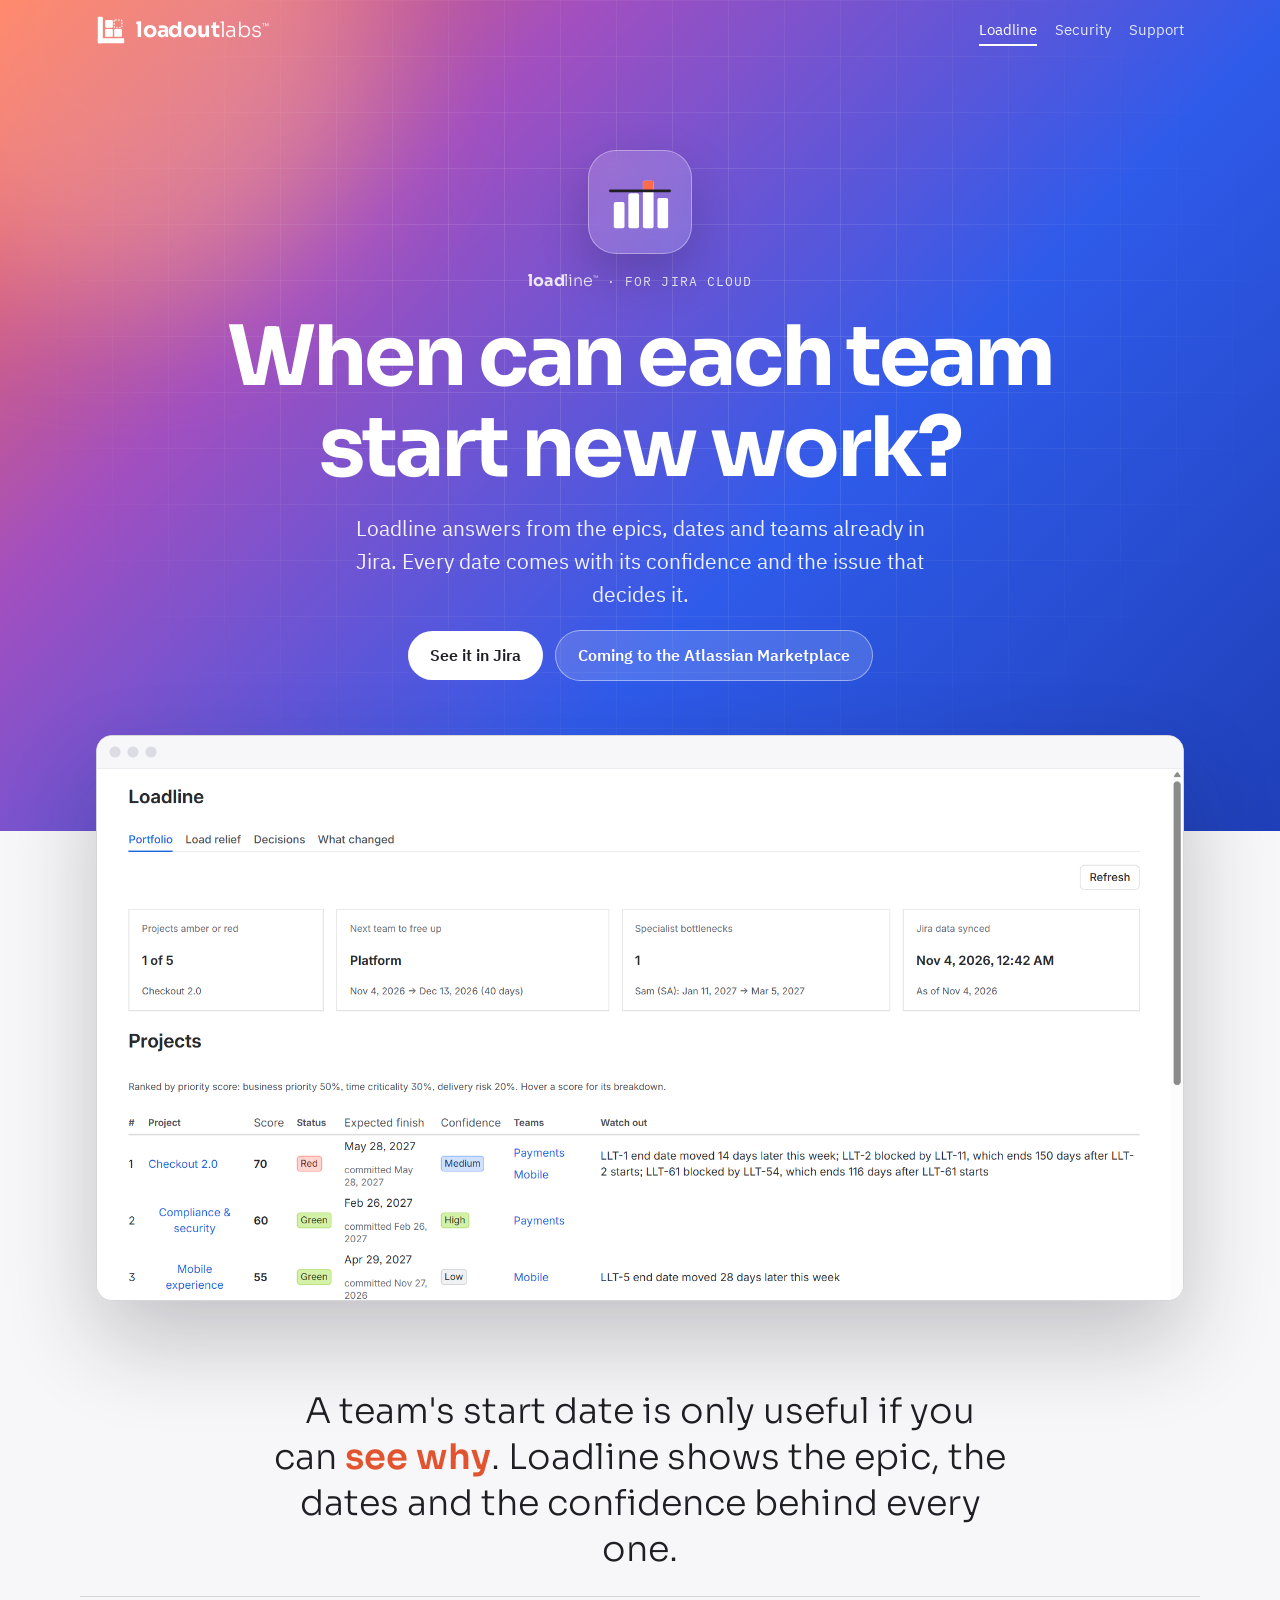
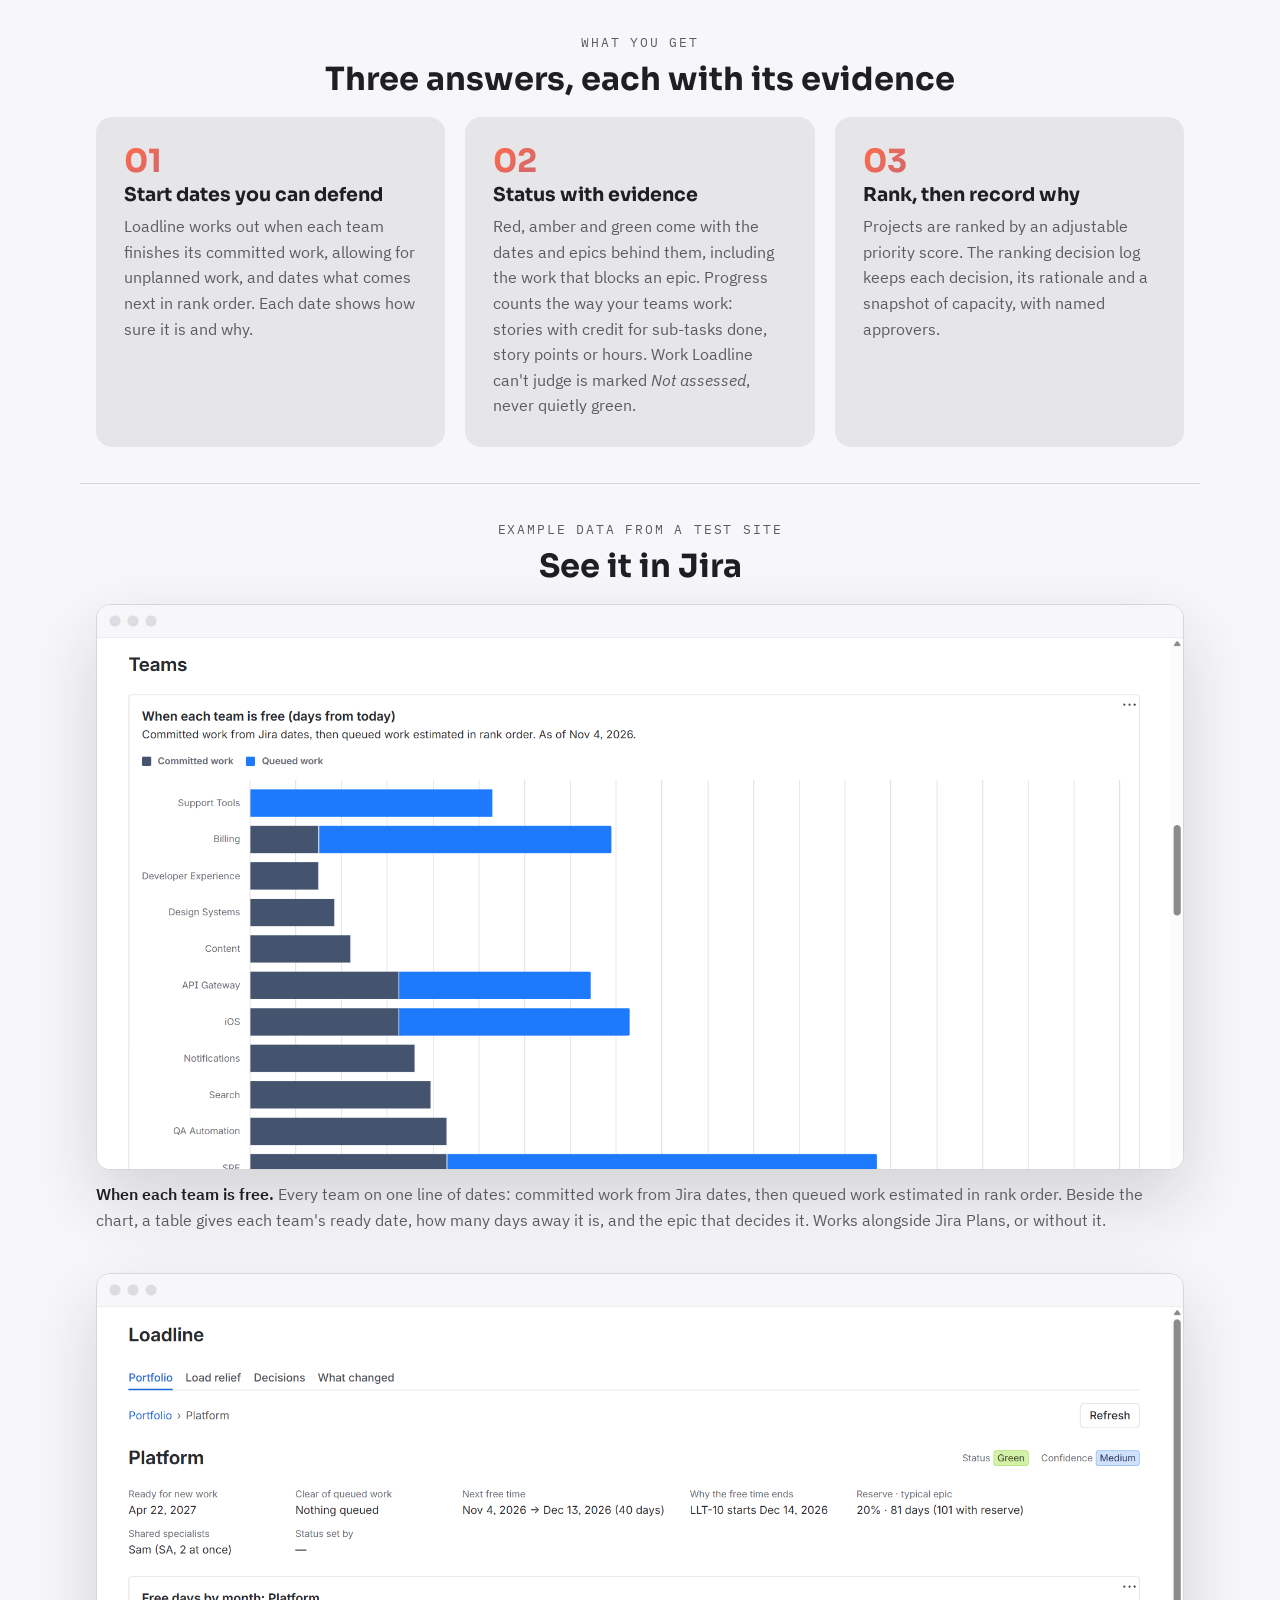
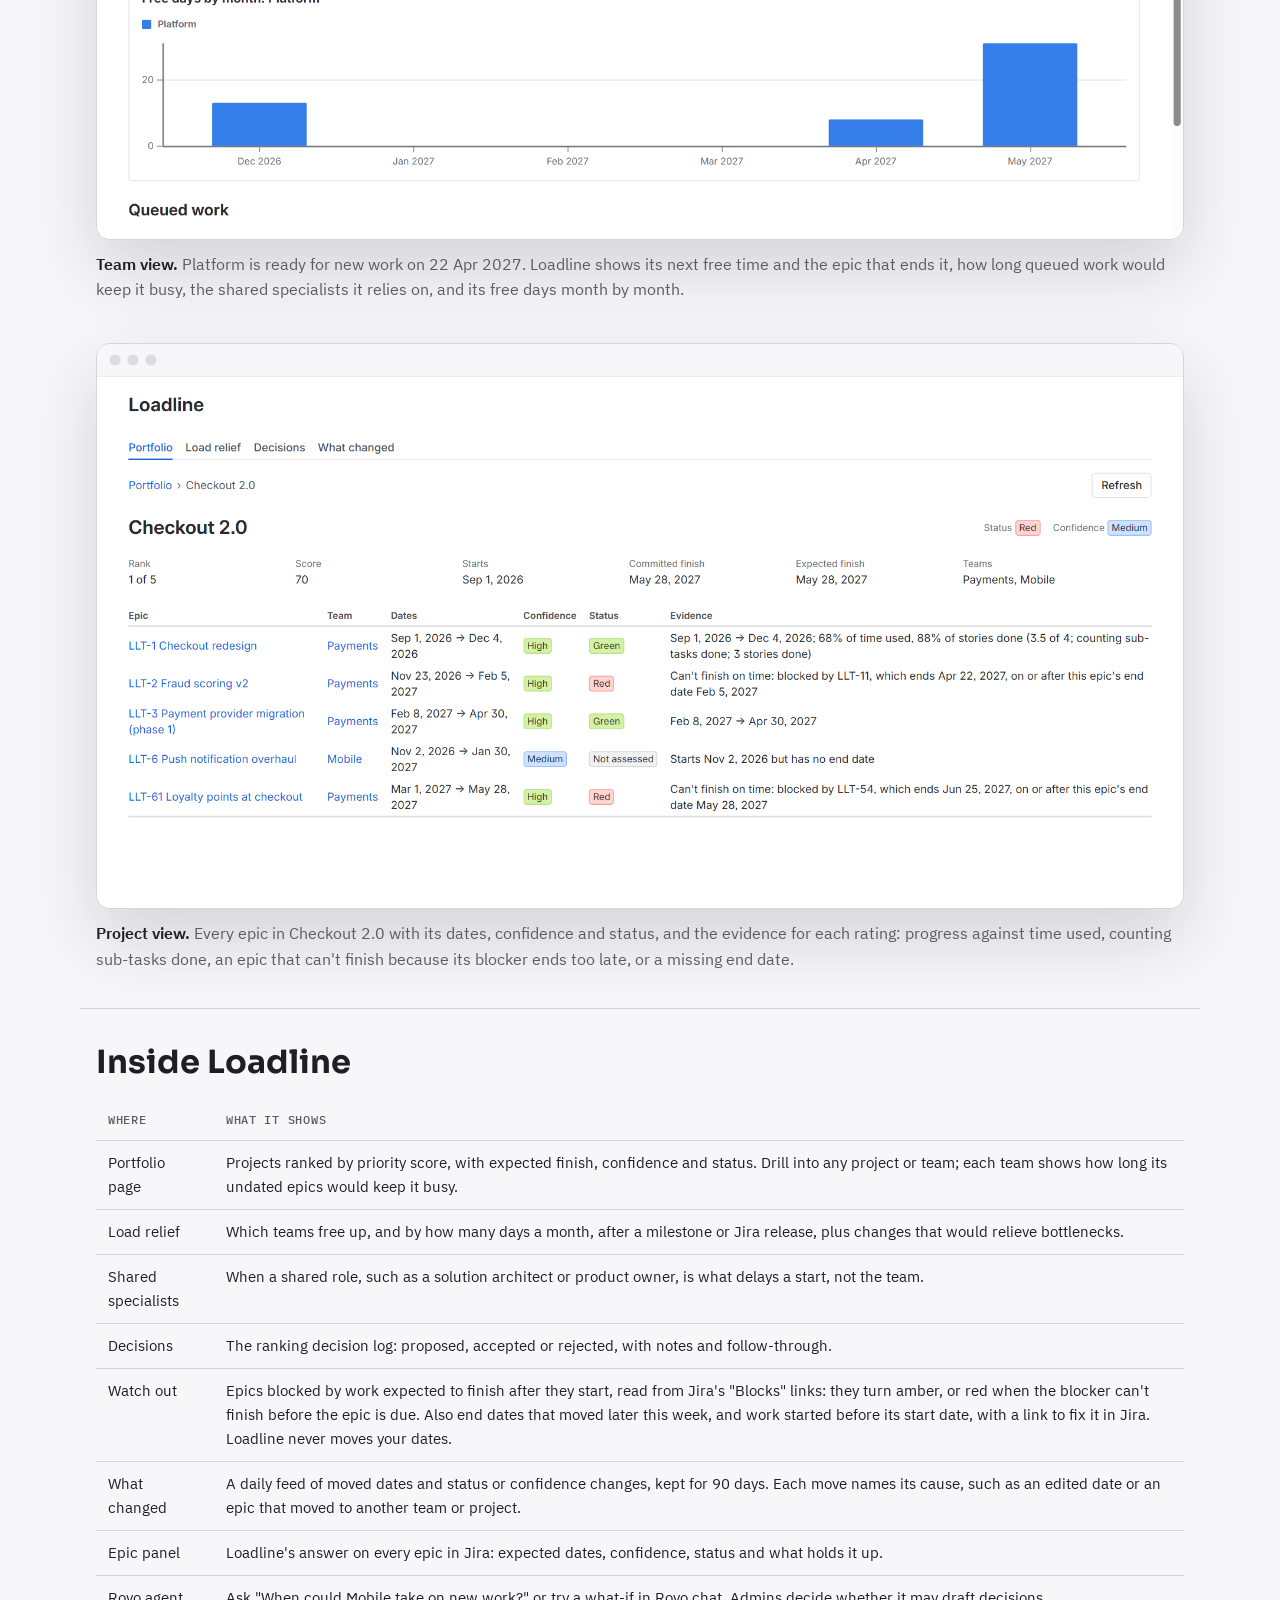
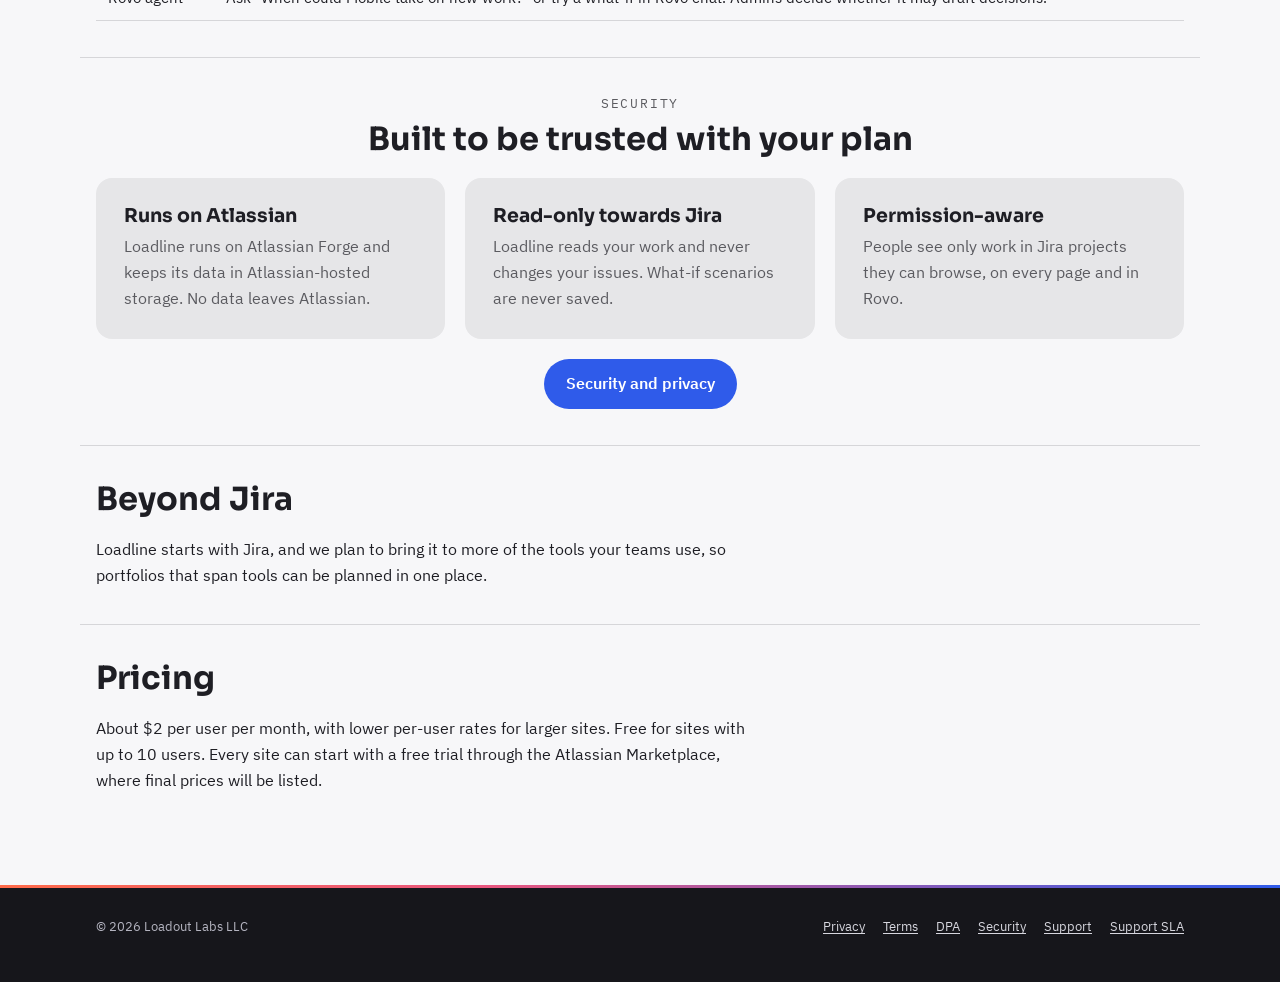
==== commit 4c6e4abe: "Loadline page: 'When each team is free' screenshot and caption" ====
--- a/loadline/index.html
+++ b/loadline/index.html
@@ -72,8 +72,8 @@
       <div class="shots">
         <figure class="shot">
           <a class="frame shot-link" href="../assets/screens/team-timeline.png" aria-label="Open the full-size screenshot"><img src="../assets/screens/team-timeline.png" width="1840" height="900" loading="lazy"
-            alt="Loadline team timeline: one bar per team in days from today, committed work then queued work, with a table of each team's ready date, the epic that decides it, its next free time, confidence and status."></a>
-          <figcaption><strong>Team timeline.</strong> Every team on one line of dates: committed work from Jira dates, then queued work estimated in rank order. Below it, each team's ready date, how many days away it is, and the epic that decides it.</figcaption>
+            alt="Loadline chart, When each team is free: one bar per team in days from today, committed work from Jira dates then queued work estimated in rank order."></a>
+          <figcaption><strong>When each team is free.</strong> Every team on one line of dates: committed work from Jira dates, then queued work estimated in rank order. Beside the chart, a table gives each team's ready date, how many days away it is, and the epic that decides it. Works alongside Jira Plans, or without it.</figcaption>
         </figure>
         <figure class="shot">
           <a class="frame shot-link" href="../assets/screens/team-view.png" aria-label="Open the full-size screenshot"><img src="../assets/screens/team-view.png" width="1840" height="900" loading="lazy"
--- a/styles.css
+++ b/styles.css
@@ -639,3 +639,5 @@
 }
 /* A wordmark inside an eyebrow keeps its own lettering. */
 .eyebrow .wordmark { text-transform: none; letter-spacing: -0.01em; }
+/* Captions run the full width of their screenshot (asked for 2026-11-04). */
+.shot figcaption { max-width: none; }
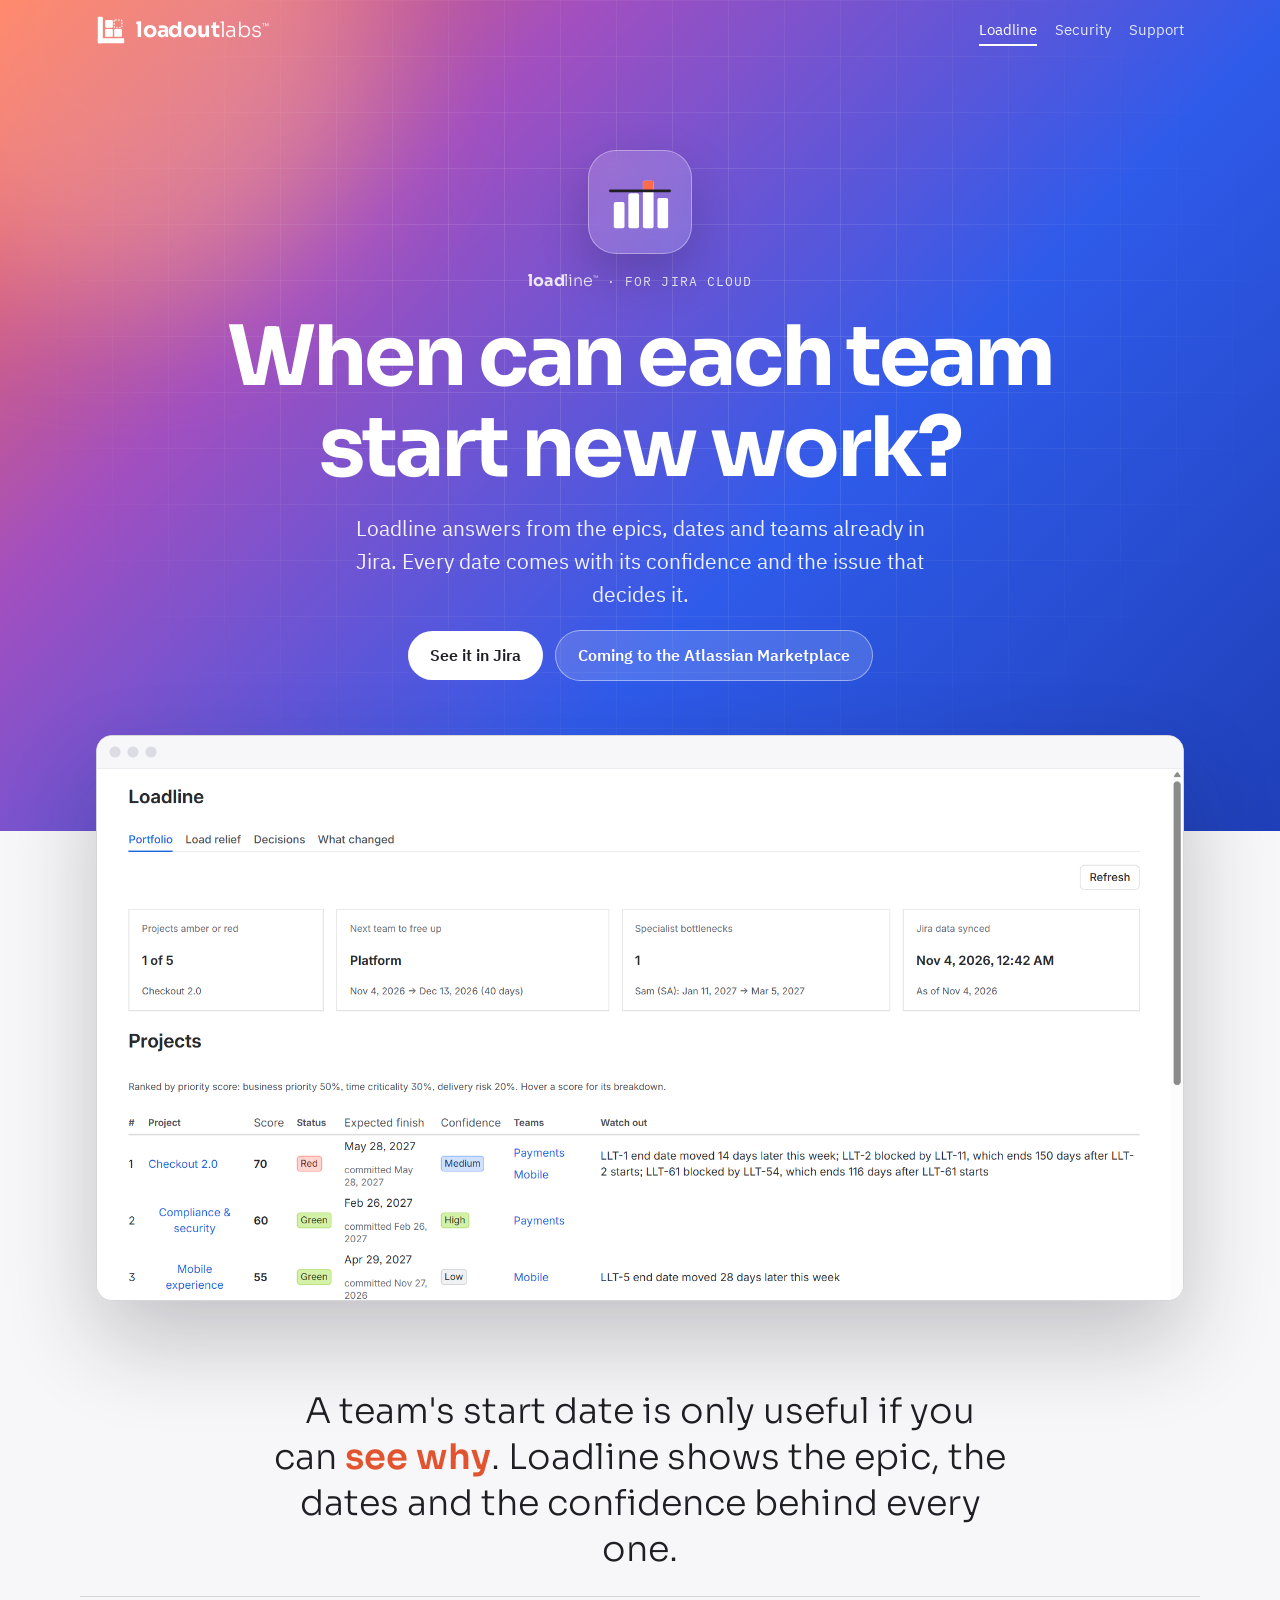
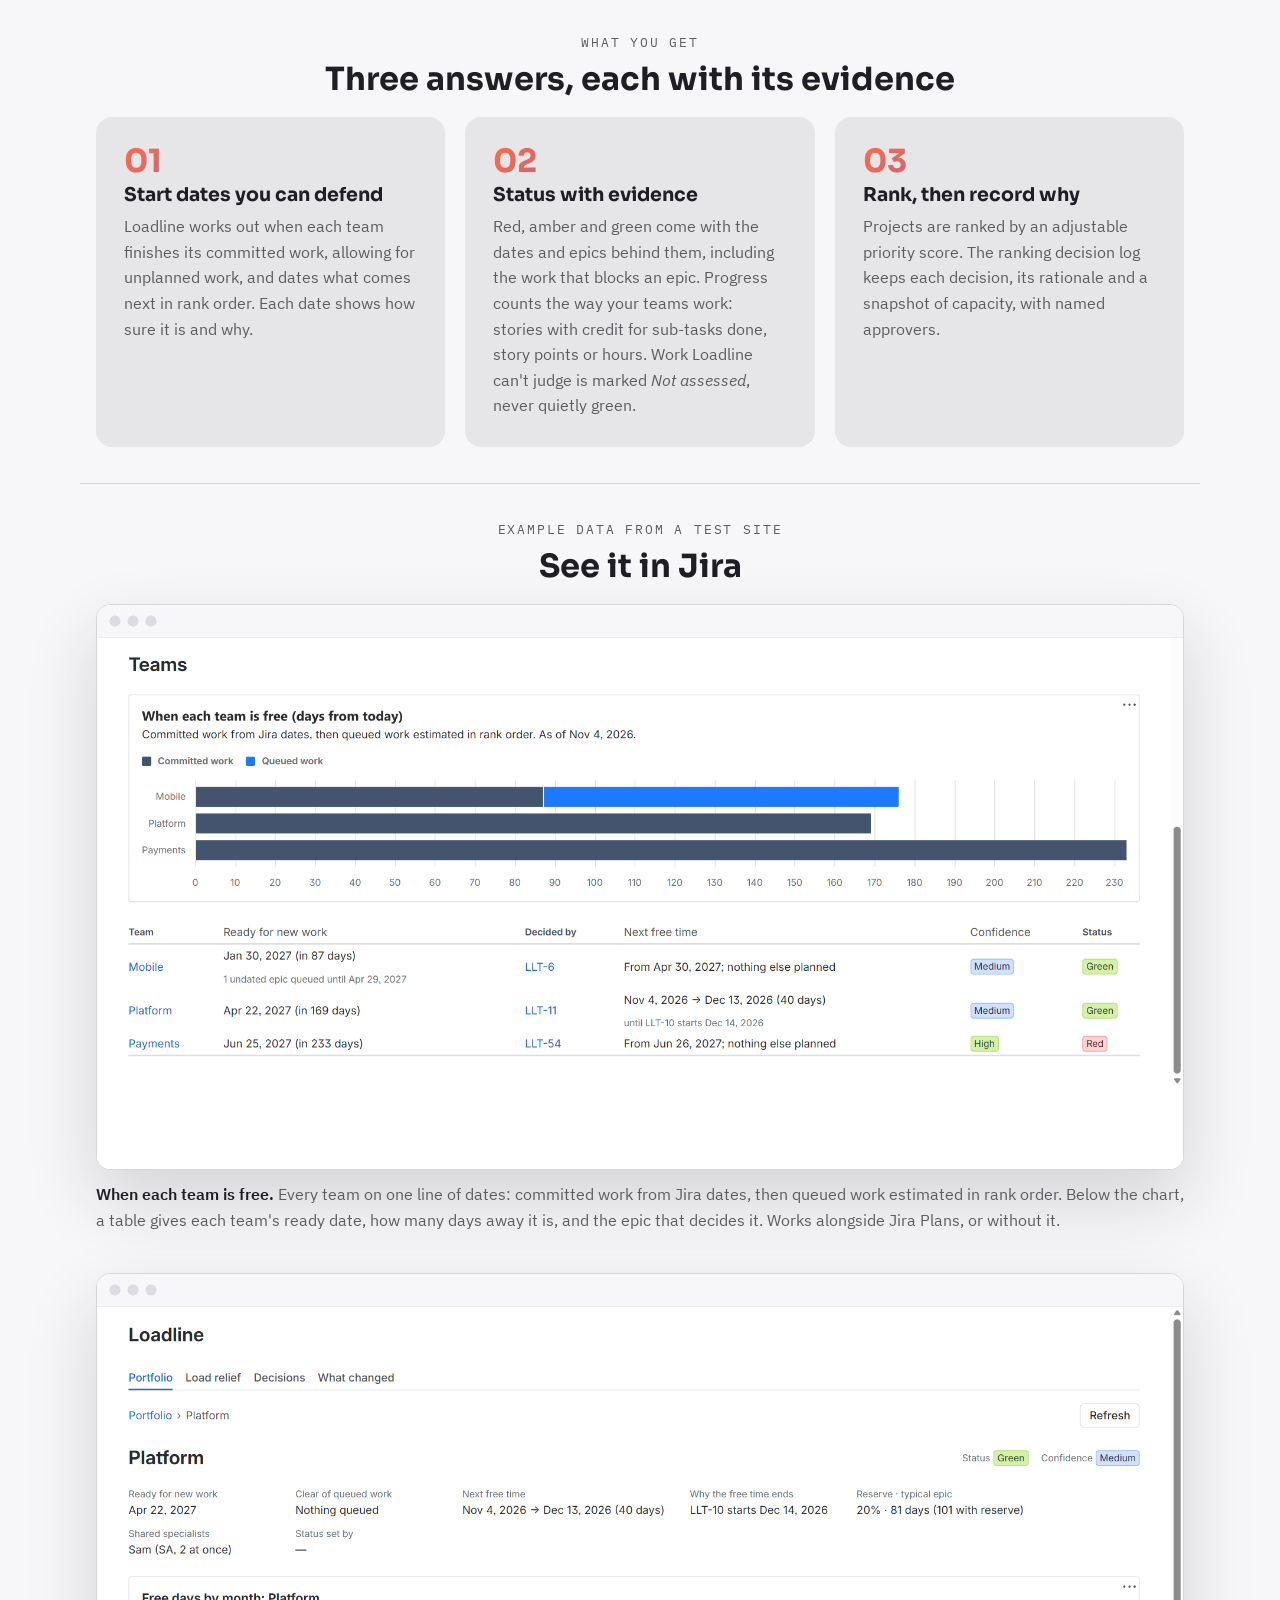
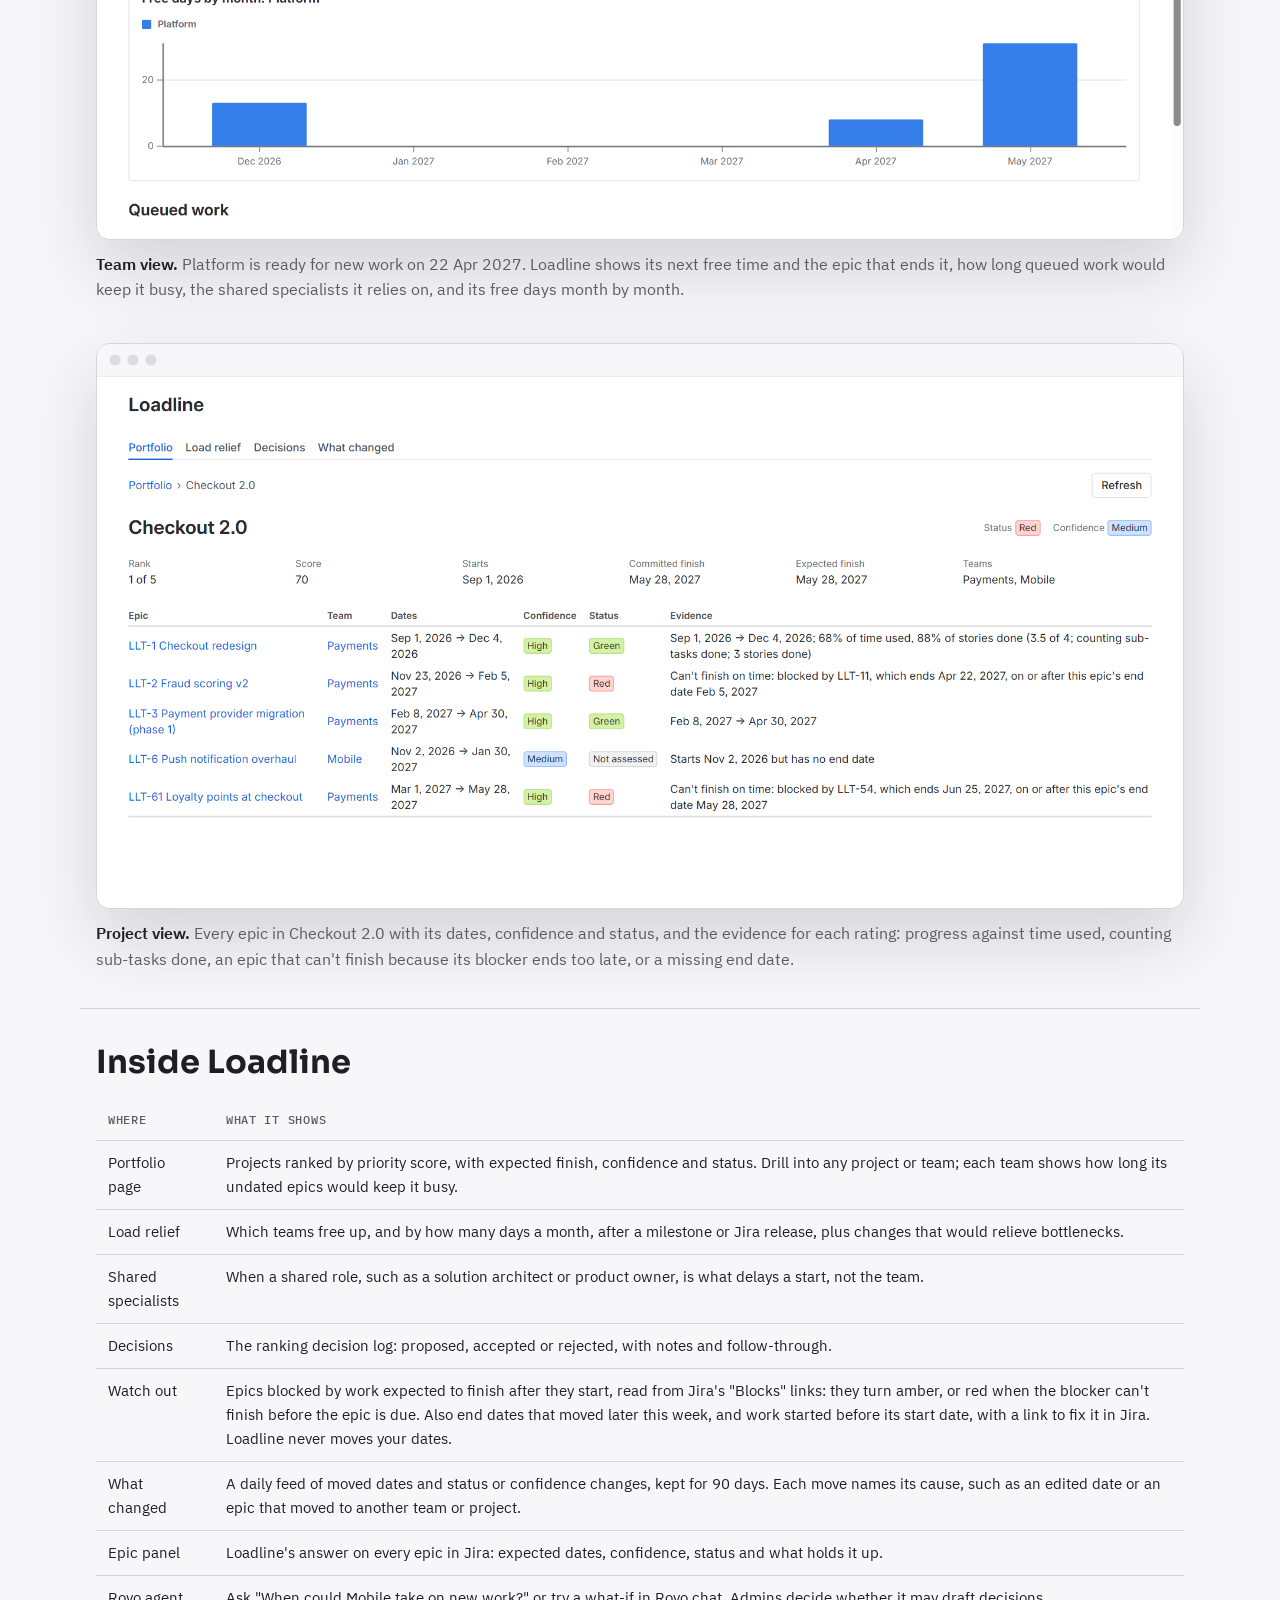
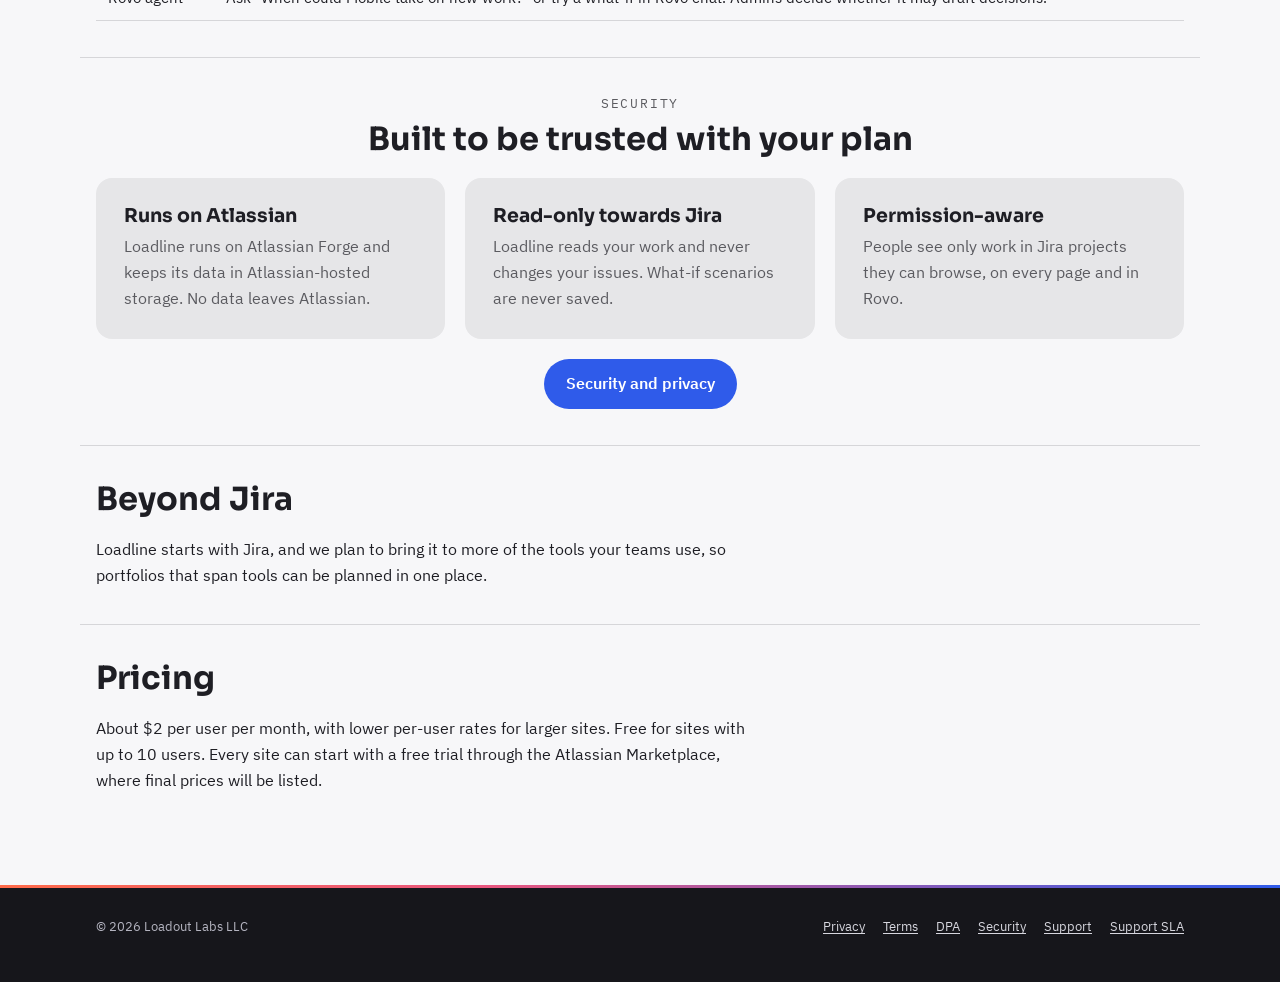
==== commit 3f33b7e3: "Loadline page: three-team 'When each team is free' screenshot" ====
--- a/loadline/index.html
+++ b/loadline/index.html
@@ -72,8 +72,8 @@
       <div class="shots">
         <figure class="shot">
           <a class="frame shot-link" href="../assets/screens/team-timeline.png" aria-label="Open the full-size screenshot"><img src="../assets/screens/team-timeline.png" width="1840" height="900" loading="lazy"
-            alt="Loadline chart, When each team is free: one bar per team in days from today, committed work from Jira dates then queued work estimated in rank order."></a>
-          <figcaption><strong>When each team is free.</strong> Every team on one line of dates: committed work from Jira dates, then queued work estimated in rank order. Beside the chart, a table gives each team's ready date, how many days away it is, and the epic that decides it. Works alongside Jira Plans, or without it.</figcaption>
+            alt="Loadline chart, When each team is free: one bar per team in days from today, committed work from Jira dates then queued work estimated in rank order, with a table of each team's ready date and the epic that decides it."></a>
+          <figcaption><strong>When each team is free.</strong> Every team on one line of dates: committed work from Jira dates, then queued work estimated in rank order. Below the chart, a table gives each team's ready date, how many days away it is, and the epic that decides it. Works alongside Jira Plans, or without it.</figcaption>
         </figure>
         <figure class="shot">
           <a class="frame shot-link" href="../assets/screens/team-view.png" aria-label="Open the full-size screenshot"><img src="../assets/screens/team-view.png" width="1840" height="900" loading="lazy"
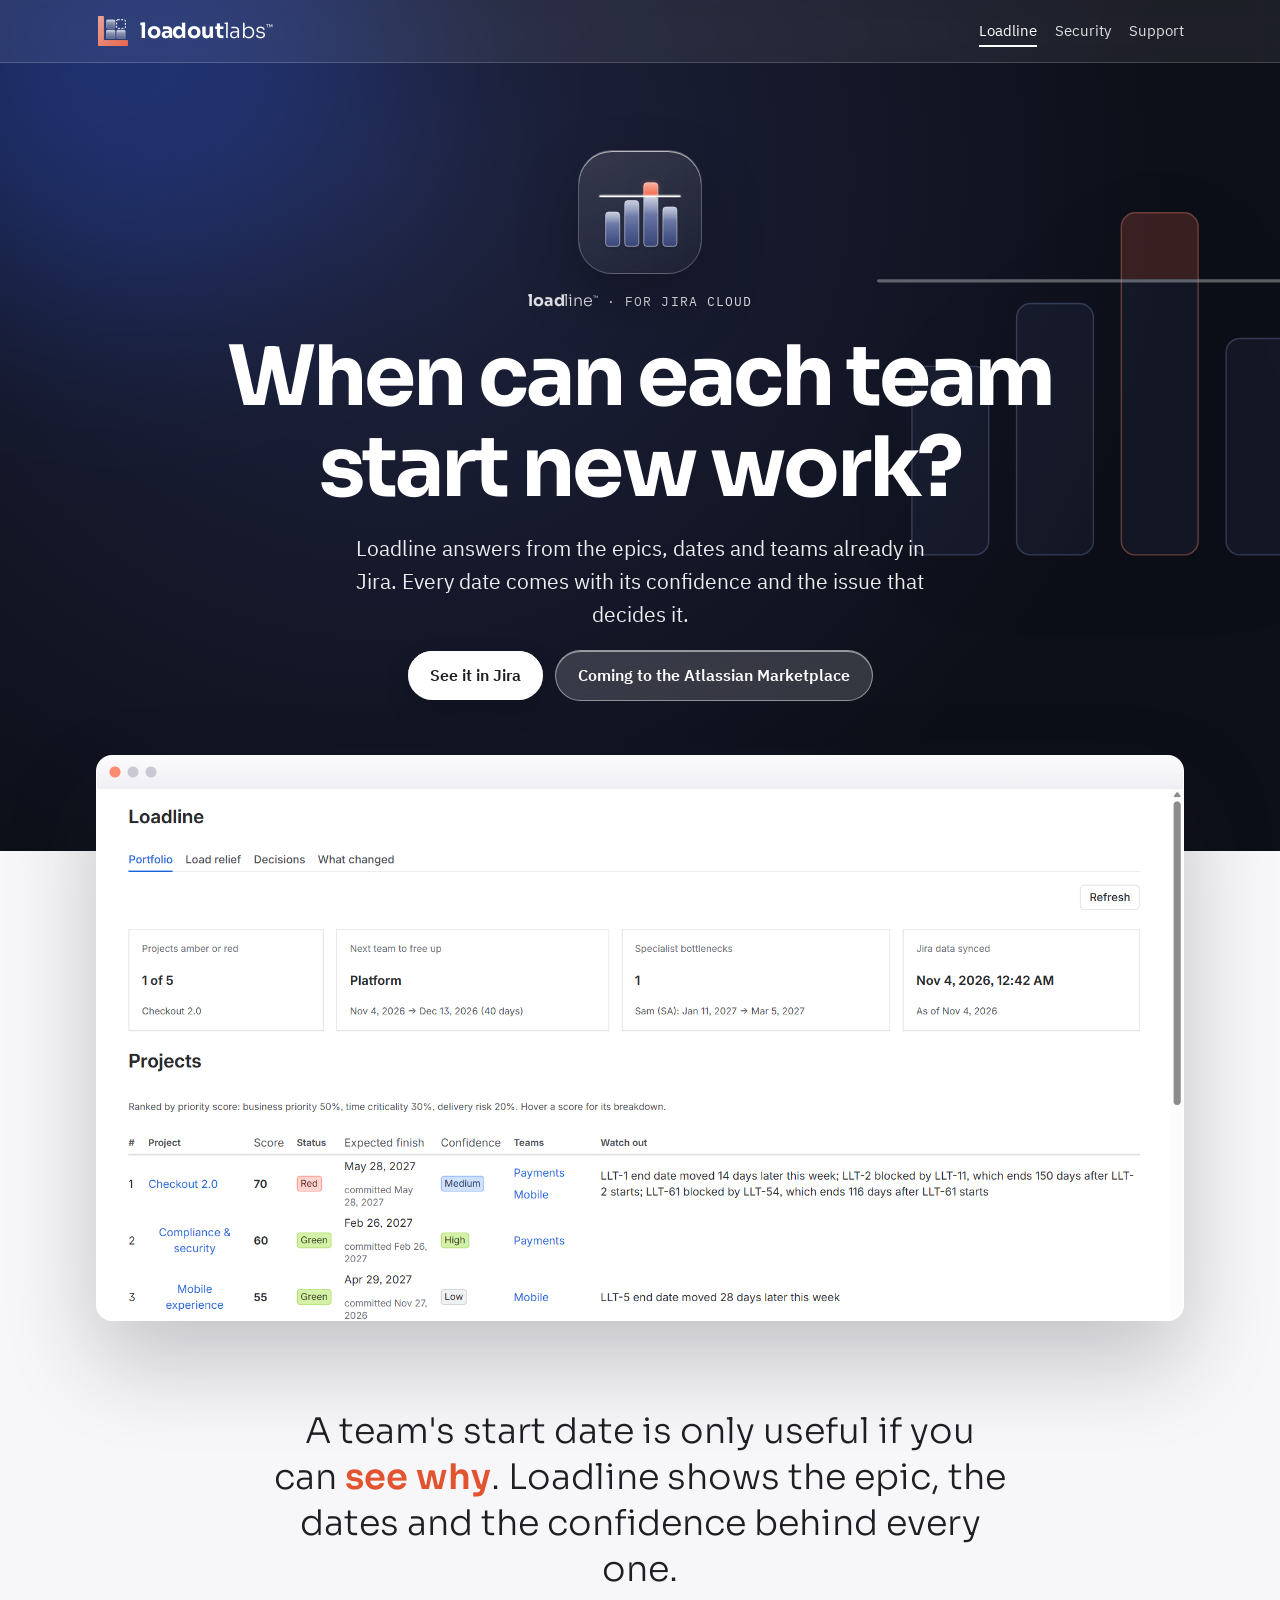
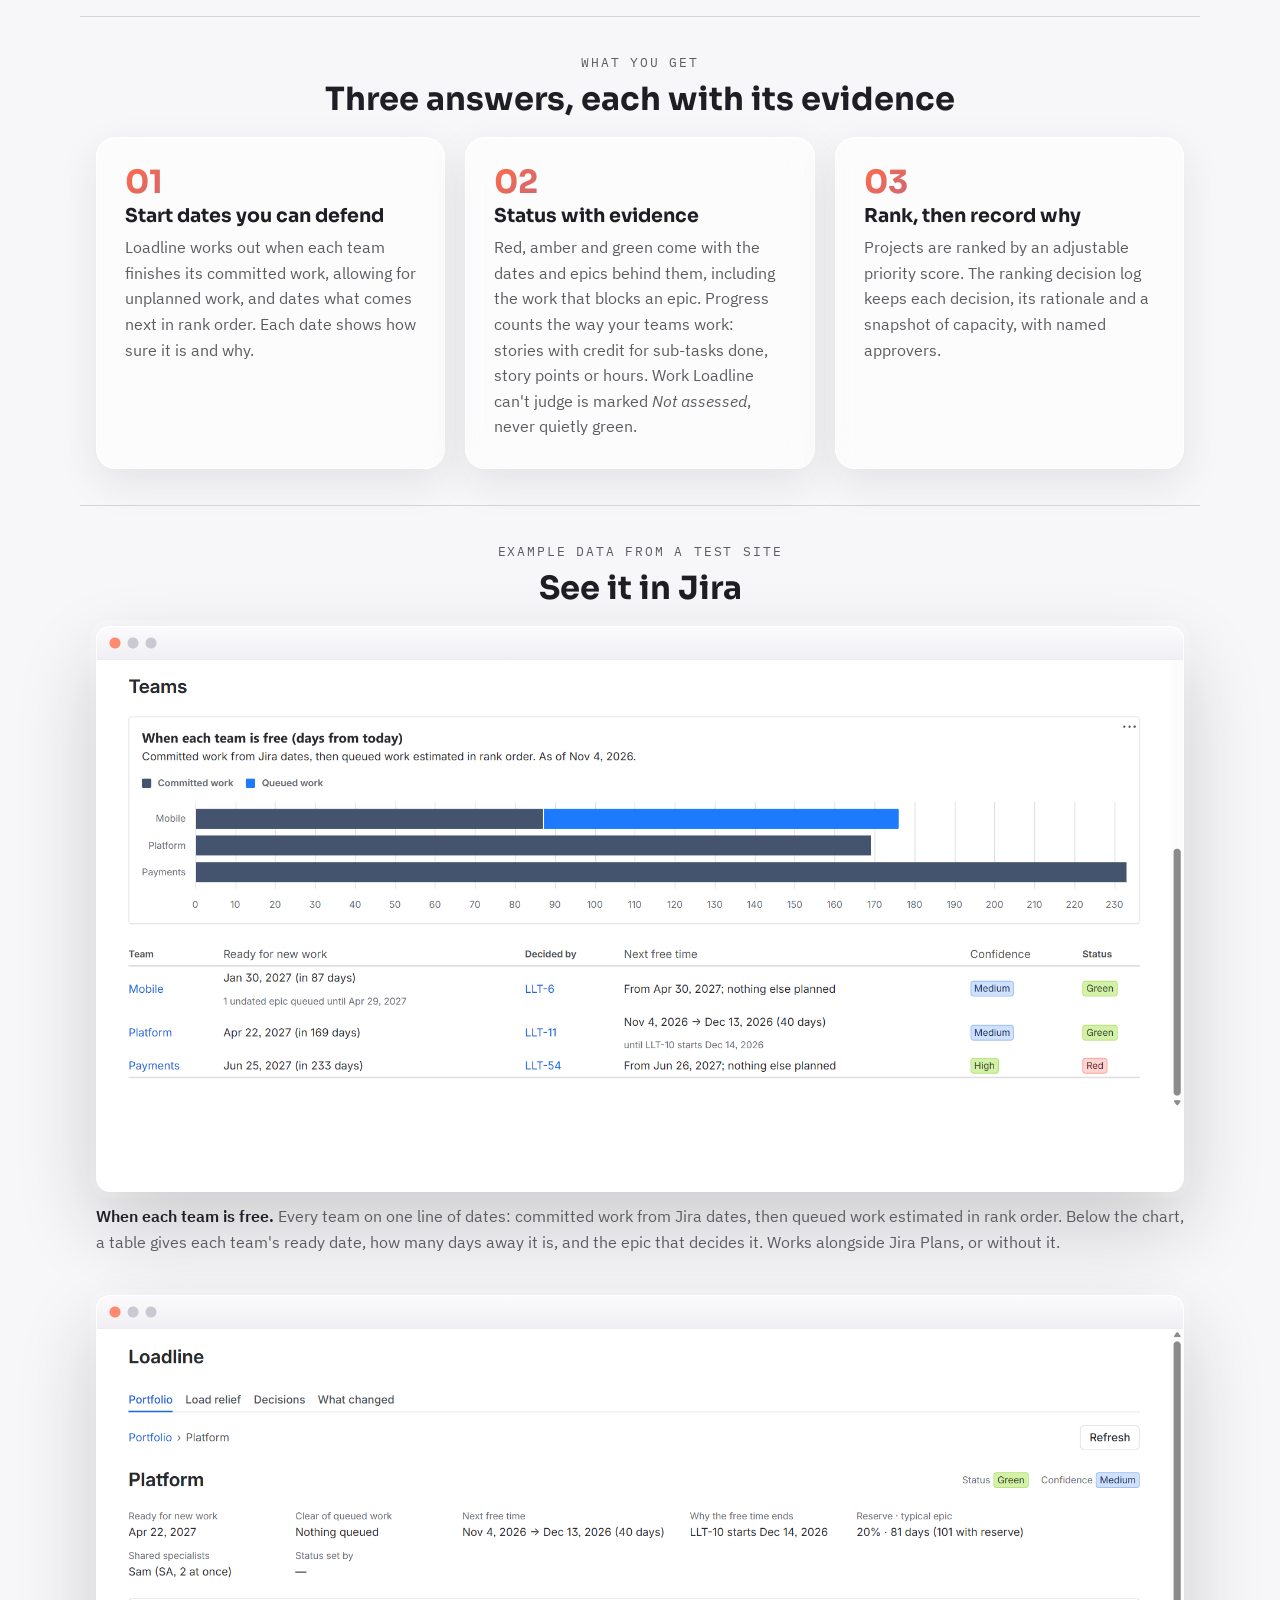
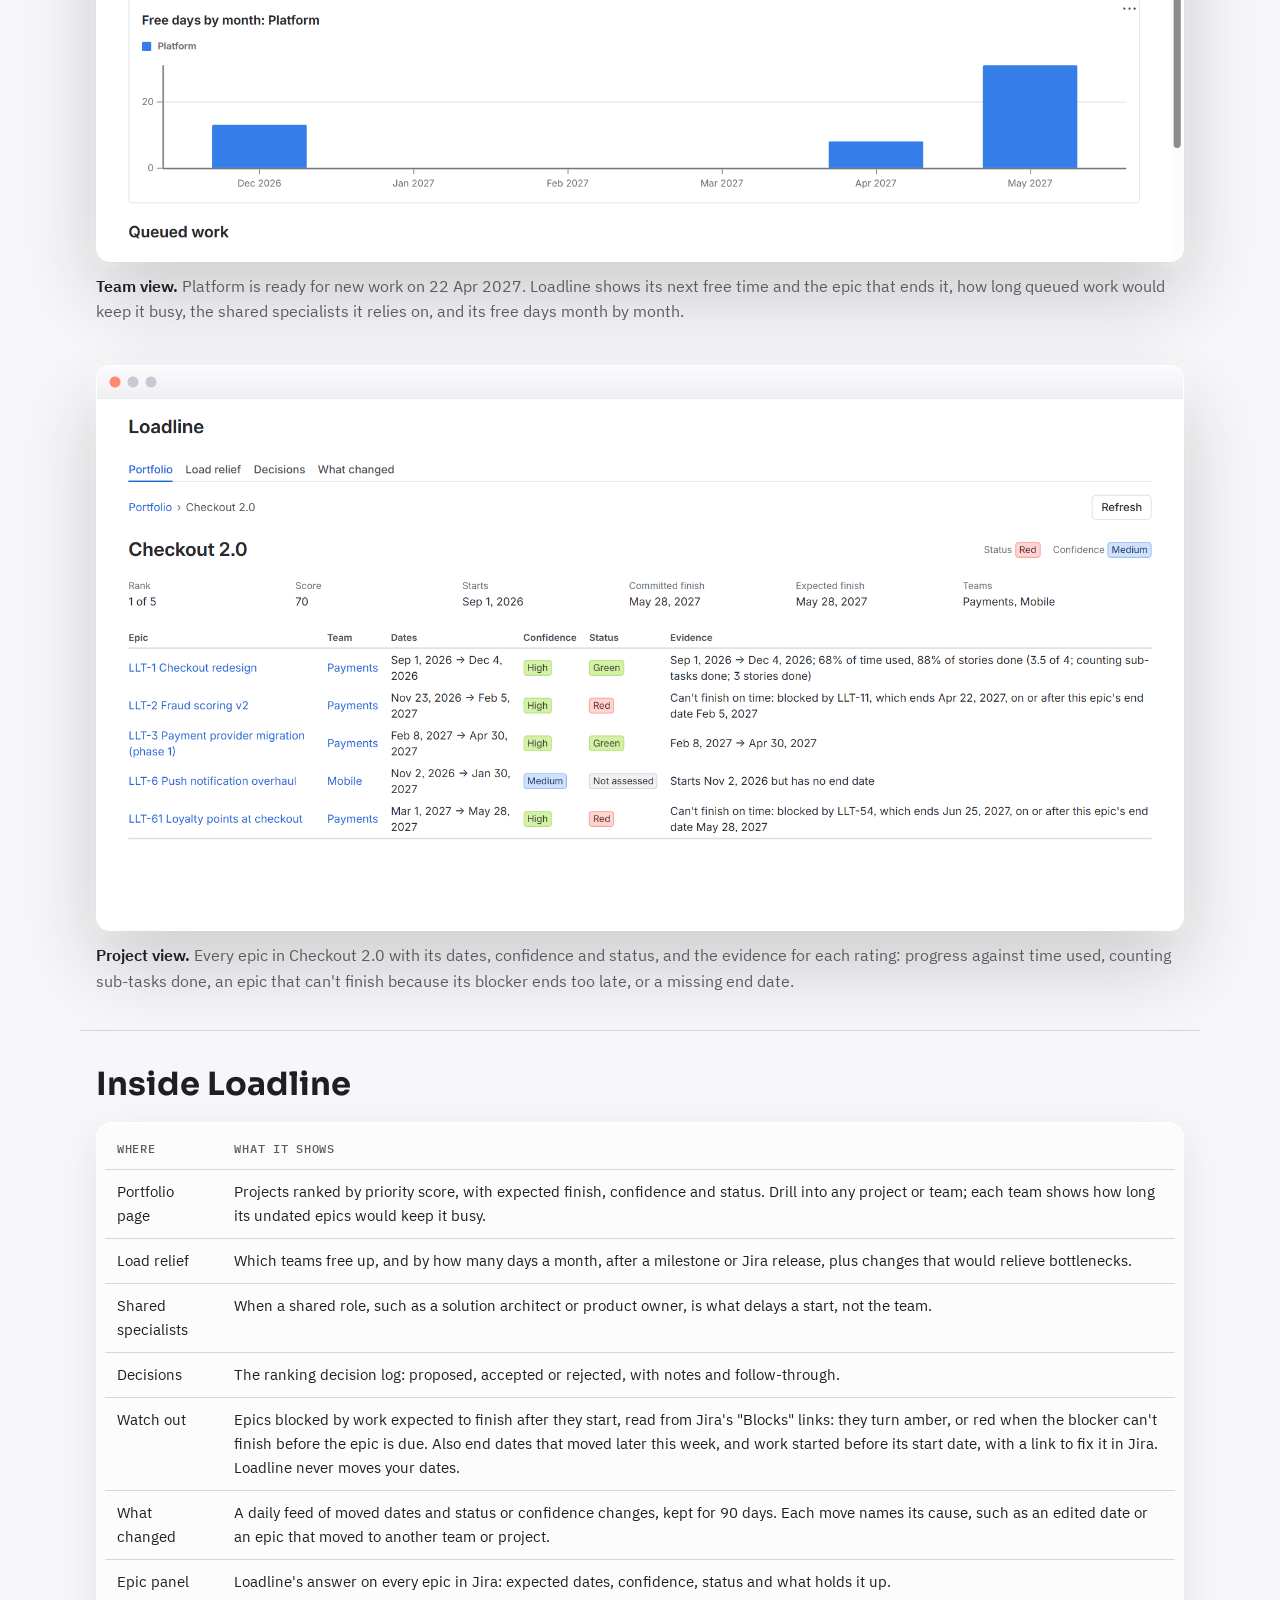
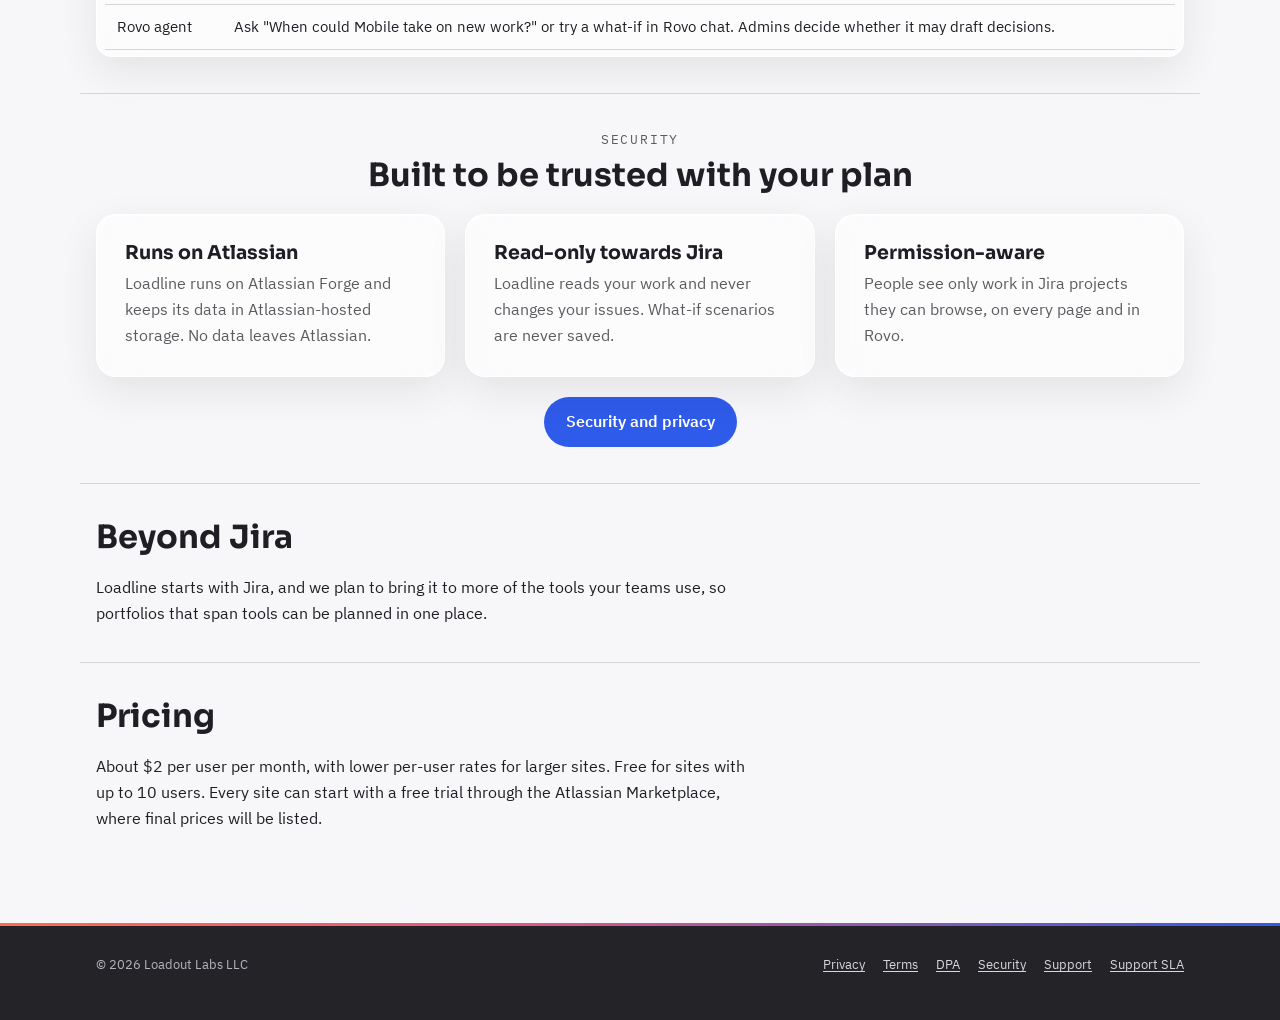
==== commit 7cc55055: "Frosted glass theme with the architectural hero across the site - glass.css loads after styles.css a" ====
--- a/loadline/index.html
+++ b/loadline/index.html
@@ -7,14 +7,40 @@
 <meta name="claude:viewport-fit-sides" content="cover">
 <meta name="description" content="Loadline shows when each team can start new work, which projects to rank first, and who frees up after a release, straight from your Jira data.">
 <link rel="stylesheet" href="../styles.css">
+<link rel="stylesheet" href="../glass.css">
 <link rel="icon" type="image/svg+xml" href="../assets/loadline-favicon.svg">
 
 </head>
-<body class="loadline">
+<body class="loadline hero-shapes">
+<!-- Glass logo definitions, drawn by the <use> elements below. -->
+<svg width="0" height="0" style="position:absolute" aria-hidden="true" focusable="false"><defs><linearGradient id="gBlue" x1="0" y1="0" x2="0" y2="1"><stop offset="0" stop-color="#c9d6ff" stop-opacity=".62"/><stop offset="1" stop-color="#6d8dff" stop-opacity=".26"/></linearGradient><linearGradient id="gClear" x1="0" y1="0" x2="0" y2="1"><stop offset="0" stop-color="#ffffff" stop-opacity=".55"/><stop offset="1" stop-color="#ffffff" stop-opacity=".16"/></linearGradient><linearGradient id="gCoralSolid" x1="0" y1="0" x2="1" y2="1"><stop offset="0" stop-color="#ffb09d"/><stop offset="1" stop-color="#ff6b4a"/></linearGradient><linearGradient id="hi" x1="0" y1="0" x2="0" y2="1"><stop offset="0" stop-color="#fff" stop-opacity=".5"/><stop offset=".35" stop-color="#fff" stop-opacity="0"/></linearGradient><linearGradient id="llBarDark" gradientUnits="userSpaceOnUse" x1="0" y1="20" x2="0" y2="120">
+      <stop offset="0" stop-color="#ffb3a1" stop-opacity=".98"/><stop offset=".2125" stop-color="#ff6b4a" stop-opacity=".88"/>
+      <stop offset=".2125" stop-color="#c9d6ff" stop-opacity=".62"/><stop offset="1" stop-color="#6d8dff" stop-opacity=".26"/>
+    </linearGradient><filter id="glow" x="-50%" y="-50%" width="200%" height="200%"><feGaussianBlur stdDeviation="3.2" result="b"/><feMerge><feMergeNode in="b"/><feMergeNode in="SourceGraphic"/></feMerge></filter><filter id="softglow" x="-30%" y="-30%" width="160%" height="160%"><feGaussianBlur stdDeviation="2.4" result="b"/><feMerge><feMergeNode in="b"/><feMergeNode in="SourceGraphic"/></feMerge></filter><filter id="lift" x="-30%" y="-20%" width="160%" height="150%"><feGaussianBlur in="SourceAlpha" stdDeviation="2.4"/><feOffset dy="3" result="s"/><feFlood flood-color="#000" flood-opacity=".38"/><feComposite in2="s" operator="in" result="sc"/><feMerge><feMergeNode in="sc"/><feMergeNode in="SourceGraphic"/></feMerge></filter><path id="labsL" d="M12 8h14a4 4 0 0 1 4 4v90h90a4 4 0 0 1 4 4v14a4 4 0 0 1-4 4H12a4 4 0 0 1-4-4V12a4 4 0 0 1 4-4z"/><symbol id="labsDark" viewBox="0 0 132 132">
+      <use href="#labsL" fill="url(#gCoralSolid)" opacity=".9" filter="url(#softglow)"/>
+      <g filter="url(#lift)" stroke="#ffffff" stroke-opacity=".7" stroke-width="1">
+        <rect x="40" y="62" width="34" height="34" rx="5" fill="url(#gClear)"/>
+        <rect x="80" y="62" width="34" height="34" rx="5" fill="url(#gClear)"/>
+        <rect x="40" y="22" width="34" height="34" rx="5" fill="url(#gClear)"/>
+      </g>
+      <g fill="url(#hi)"><rect x="40" y="62" width="34" height="34" rx="5"/><rect x="80" y="62" width="34" height="34" rx="5"/><rect x="40" y="22" width="34" height="34" rx="5"/></g>
+      <rect x="80" y="22" width="34" height="34" rx="5" fill="none" stroke="#ffffff" stroke-opacity=".9" stroke-width="3" stroke-dasharray="7 6" filter="url(#softglow)"/>
+    </symbol><symbol id="llDark" viewBox="0 0 132 132">
+      <rect x="72" y="20" width="22" height="21" rx="5" fill="#ff6b4a" opacity=".55" filter="url(#glow)"/>
+      <g filter="url(#lift)" stroke="#e8eeff" stroke-opacity=".75" stroke-width="1">
+        <rect x="12" y="66" width="22" height="54" rx="5" fill="url(#gBlue)"/>
+        <rect x="42" y="48" width="22" height="72" rx="5" fill="url(#gBlue)"/>
+        <rect x="72" y="20" width="22" height="100" rx="5" fill="url(#llBarDark)"/>
+        <rect x="102" y="58" width="22" height="62" rx="5" fill="url(#gBlue)"/>
+      </g>
+      <g fill="url(#hi)"><rect x="12" y="66" width="22" height="54" rx="5"/><rect x="42" y="48" width="22" height="72" rx="5"/><rect x="72" y="42.5" width="22" height="77.5" rx="5"/><rect x="102" y="58" width="22" height="62" rx="5"/></g>
+      <rect x="2" y="40" width="128" height="2.5" rx="1.25" fill="#ffffff" filter="url(#glow)"/>
+    </symbol></defs></svg>
+
 
 <header class="site-header">
   <div class="wrap">
-    <a class="brand" href="../index.html" aria-label="Loadout Labs home"><svg viewBox="0 0 132 132" aria-hidden="true" focusable="false"><rect x="8" y="8" width="22" height="116" rx="4" style="fill:var(--labs)"/><rect x="8" y="102" width="116" height="22" rx="4" style="fill:var(--labs)"/><rect x="40" y="62" width="34" height="34" rx="4" style="fill:var(--mark-ink)"/><rect x="80" y="62" width="34" height="34" rx="4" style="fill:var(--mark-ink)"/><rect x="40" y="22" width="34" height="34" rx="4" style="fill:var(--mark-ink)"/><rect x="80" y="22" width="34" height="34" rx="4" style="fill:none;stroke:var(--mark-ink)" stroke-width="5" stroke-dasharray="7 6"/></svg><span class="wordmark"><b>loadout</b><span class="light">labs</span><sup class="tm">&trade;</sup></span></a>
+    <a class="brand" href="../index.html" aria-label="Loadout Labs home"><svg viewBox="0 0 132 132" aria-hidden="true" focusable="false"><use href="#labsDark"/></svg><span class="wordmark"><b>loadout</b><span class="light">labs</span><sup class="tm">&trade;</sup></span></a>
     <nav class="site-nav" aria-label="Main">
       <a href="index.html" aria-current="page">Loadline</a>
       <a href="security.html">Security</a>
@@ -24,10 +50,10 @@
 </header>
 
 <main>
-  <div class="page-head hero">
+  <div class="page-head hero"><div class="hero-art" aria-hidden="true"><svg viewBox="0 0 132 132" preserveAspectRatio="xMidYMid meet" focusable="false"><defs><linearGradient id="artTall" gradientUnits="userSpaceOnUse" x1="0" y1="22" x2="0" y2="120"><stop offset="0" stop-color="#ff6b4a" stop-opacity=".3"/><stop offset=".194" stop-color="#ff6b4a" stop-opacity=".3"/><stop offset=".194" stop-color="#7fa0ff" stop-opacity=".1"/><stop offset="1" stop-color="#7fa0ff" stop-opacity=".1"/></linearGradient></defs><g stroke="rgba(160,185,255,.4)" stroke-width=".4"><rect x="12" y="66" width="22" height="54" rx="4" fill="rgba(127,160,255,.1)"/><rect x="42" y="48" width="22" height="72" rx="4" fill="rgba(127,160,255,.1)"/><rect x="72" y="22" width="22" height="98" rx="4" fill="url(#artTall)" stroke="rgba(255,138,111,.6)"/><rect x="102" y="58" width="22" height="62" rx="4" fill="rgba(127,160,255,.1)"/></g><rect x="2" y="41" width="128" height="1" rx=".5" fill="rgba(255,255,255,.55)"/></svg></div>
     <div class="wrap">
       <!-- The Loadline mark on a frosted badge: white bars, the coral bar over the ink load line. -->
-      <div class="badge" aria-hidden="true"><svg viewBox="0 0 132 132" focusable="false"><rect x="12" y="66" width="22" height="54" rx="4" fill="#ffffff"/><rect x="42" y="48" width="22" height="72" rx="4" fill="#ffffff"/><rect x="72" y="22" width="22" height="98" rx="4" fill="#ffffff"/><rect x="72" y="22" width="22" height="20" rx="4" fill="#ff6b4a"/><rect x="102" y="58" width="22" height="62" rx="4" fill="#ffffff"/><rect x="2" y="40" width="128" height="6" rx="3" fill="#1e1e24"/></svg></div>
+      <div class="badge" aria-hidden="true"><svg viewBox="0 0 132 132" aria-hidden="true" focusable="false"><use href="#llDark"/></svg></div>
       <p class="eyebrow"><span class="wordmark" style="font-size:1rem"><b>load</b><span class="light">line</span><sup class="tm">&trade;</sup></span> &middot; for Jira Cloud</p>
       <h1>When can each team start new work?</h1>
       <p class="lede">Loadline answers from the epics, dates and teams already in Jira. Every date comes with its confidence and the issue that decides it.</p>
--- a/glass.css
+++ b/glass.css
@@ -0,0 +1,165 @@
+/*
+ * Frosted glass theme for the Loadout Labs website (2026-11-05).
+ * It loads after styles.css and only layers the glass look on top, so
+ * removing the <link> to this file restores the previous look.
+ *
+ * Glass needs something behind it to show through, so the page gets a few
+ * soft colour fields fixed behind the content (coral, blue, a little
+ * violet). Cards, pills, tables and the screenshot frames become frosted
+ * panels: translucent fill, background blur, a bright top edge and a soft
+ * shadow. The logos in the header and the hero badge are the glass marks
+ * (defined once per page in a hidden <svg> at the top of <body>).
+ */
+
+:root {
+  --glass-fill: rgba(255, 255, 255, 0.58);
+  --glass-edge: rgba(255, 255, 255, 0.85);
+  --glass-line: rgba(30, 30, 36, 0.08);
+  --glass-shadow: 0 14px 40px rgba(30, 30, 36, 0.09);
+  --glass-blur: blur(18px) saturate(150%);
+}
+@media (prefers-color-scheme: dark) {
+  :root:not([data-theme="light"]) {
+    --glass-fill: rgba(255, 255, 255, 0.06);
+    --glass-edge: rgba(255, 255, 255, 0.16);
+    --glass-line: rgba(255, 255, 255, 0.1);
+    --glass-shadow: 0 18px 50px rgba(0, 0, 0, 0.35);
+  }
+}
+:root[data-theme="dark"] {
+  --glass-fill: rgba(255, 255, 255, 0.06);
+  --glass-edge: rgba(255, 255, 255, 0.16);
+  --glass-line: rgba(255, 255, 255, 0.1);
+  --glass-shadow: 0 18px 50px rgba(0, 0, 0, 0.35);
+}
+
+/* Soft colour fields behind everything, for the glass to pick up. */
+body::before {
+  content: "";
+  position: fixed;
+  inset: 0;
+  z-index: -1;
+  pointer-events: none;
+  background:
+    radial-gradient(42rem 30rem at 8% 35%, rgba(255, 107, 74, 0.13), transparent 62%),
+    radial-gradient(44rem 32rem at 94% 55%, rgba(47, 91, 234, 0.14), transparent 62%),
+    radial-gradient(34rem 26rem at 50% 105%, rgba(162, 79, 191, 0.1), transparent 62%);
+}
+body.loadline::before {
+  background:
+    radial-gradient(42rem 30rem at 8% 35%, rgba(255, 107, 74, 0.1), transparent 62%),
+    radial-gradient(48rem 34rem at 92% 50%, rgba(47, 91, 234, 0.18), transparent 62%),
+    radial-gradient(34rem 26rem at 40% 105%, rgba(31, 63, 184, 0.1), transparent 62%);
+}
+
+/* A frosted glass panel, used for every card-like surface. */
+.feature,
+.panel,
+.trust span,
+.table-scroll,
+.section-head + .features .feature {
+  background: var(--glass-fill);
+  -webkit-backdrop-filter: var(--glass-blur);
+  backdrop-filter: var(--glass-blur);
+  border: 1px solid var(--glass-edge);
+  box-shadow: var(--glass-shadow), inset 0 1px 0 var(--glass-edge);
+}
+.feature { border-radius: 20px; }
+.table-scroll { border-radius: 16px; padding: 6px 8px; }
+.trust span { color: var(--ink); }
+
+/* The header becomes a thin frosted strip floating over the band. */
+.site-header {
+  -webkit-backdrop-filter: blur(10px);
+  backdrop-filter: blur(10px);
+  background: rgba(255, 255, 255, 0.07);
+  border-bottom: 1px solid rgba(255, 255, 255, 0.18);
+}
+.site-header .brand svg { width: 34px; height: 34px; }
+
+/* The hero badge: thicker glass, so the glass mark inside reads. */
+.badge {
+  width: 124px;
+  height: 124px;
+  border-radius: 34px;
+  background: linear-gradient(160deg, rgba(255, 255, 255, 0.26), rgba(255, 255, 255, 0.07));
+  border: 1px solid rgba(255, 255, 255, 0.5);
+  box-shadow: 0 26px 60px rgba(0, 0, 0, 0.25), inset 0 1px 0 rgba(255, 255, 255, 0.65);
+}
+.badge svg { width: 84px; height: 84px; }
+
+/* Buttons in the band: a bright pill and a glass pill. */
+.page-head .button { box-shadow: 0 10px 26px rgba(0, 0, 0, 0.16), inset 0 1px 0 #ffffff; }
+.page-head .button.glass,
+.page-head .button[aria-disabled="true"] {
+  background: rgba(255, 255, 255, 0.16);
+  -webkit-backdrop-filter: blur(10px);
+  backdrop-filter: blur(10px);
+  box-shadow: inset 0 1px 0 rgba(255, 255, 255, 0.5);
+}
+
+/* Screenshot frames: a frosted title bar and a glass edge. */
+.frame {
+  border: 1px solid rgba(255, 255, 255, 0.7);
+  box-shadow: 0 34px 80px rgba(30, 30, 36, 0.2), 0 0 0 6px rgba(255, 255, 255, 0.28);
+}
+.frame::before {
+  background:
+    radial-gradient(circle at 18px 16px, #ff8a6f 5px, transparent 6px),
+    radial-gradient(circle at 36px 16px, #c9c9d4 5px, transparent 6px),
+    radial-gradient(circle at 54px 16px, #c9c9d4 5px, transparent 6px),
+    linear-gradient(#fbfbfd, #f0f0f4);
+}
+
+/* Footer: dark glass with the gradient edge kept. */
+.site-footer {
+  background: rgba(18, 18, 22, 0.92);
+  -webkit-backdrop-filter: blur(12px);
+  backdrop-filter: blur(12px);
+}
+
+/* =====================================================================
+   Hero background: the "architectural" theme (chosen 2026-11-05), on
+   every page through body.hero-shapes.
+   ===================================================================== */
+
+/* Dark, with the Labs mark enlarged into faint glass
+   shapes behind the headline. */
+body.hero-shapes .page-head { background: radial-gradient(circle at 30% 20%, #26262f, #0f0f13 70%); }
+body.hero-shapes .page-head::after { background: #ff6b4a; opacity: 0.22; filter: blur(110px); }
+body.hero-shapes .page-head::before { -webkit-mask-image: none; mask-image: none; background-image: none; }
+.hero-art {
+  position: absolute;
+  z-index: -1;
+  top: 8%;
+  left: 63%;
+  width: min(44vw, 620px);
+  aspect-ratio: 1;
+  pointer-events: none;
+  -webkit-backdrop-filter: blur(2px);
+  filter: drop-shadow(0 30px 60px rgba(0, 0, 0, 0.35));
+  opacity: 0.75;
+  transform: rotate(-6deg);
+}
+.hero-art svg { width: 100%; height: 100%; display: block; }
+body.hero-shapes .badge {
+  background: linear-gradient(160deg, rgba(255, 255, 255, 0.12), rgba(255, 255, 255, 0.03));
+  border-color: rgba(255, 255, 255, 0.22);
+}
+
+/* Loadline pages: the same dark band, glowing Loadline blue. */
+body.loadline.hero-shapes .page-head { background: radial-gradient(circle at 30% 20%, #1f2440, #0d0f18 70%); }
+body.loadline.hero-shapes .page-head::after { background: #2f5bea; opacity: 0.35; }
+/* Level, never tilted: Loadline's load line is horizontal by definition. */
+body.loadline.hero-shapes .hero-art { top: 16%; left: 68%; width: min(36vw, 520px); transform: none; opacity: 0.6; }
+
+/* Browsers without background blur get near-solid panels instead of
+   see-through ones, so text on them stays easy to read. */
+@supports not ((backdrop-filter: blur(1px)) or (-webkit-backdrop-filter: blur(1px))) {
+  :root { --glass-fill: rgba(255, 255, 255, 0.94); }
+  :root[data-theme="dark"] { --glass-fill: rgba(40, 40, 48, 0.94); }
+  .site-header { background: rgba(20, 20, 26, 0.9); }
+  @media (prefers-color-scheme: dark) {
+    :root:not([data-theme="light"]) { --glass-fill: rgba(40, 40, 48, 0.94); }
+  }
+}
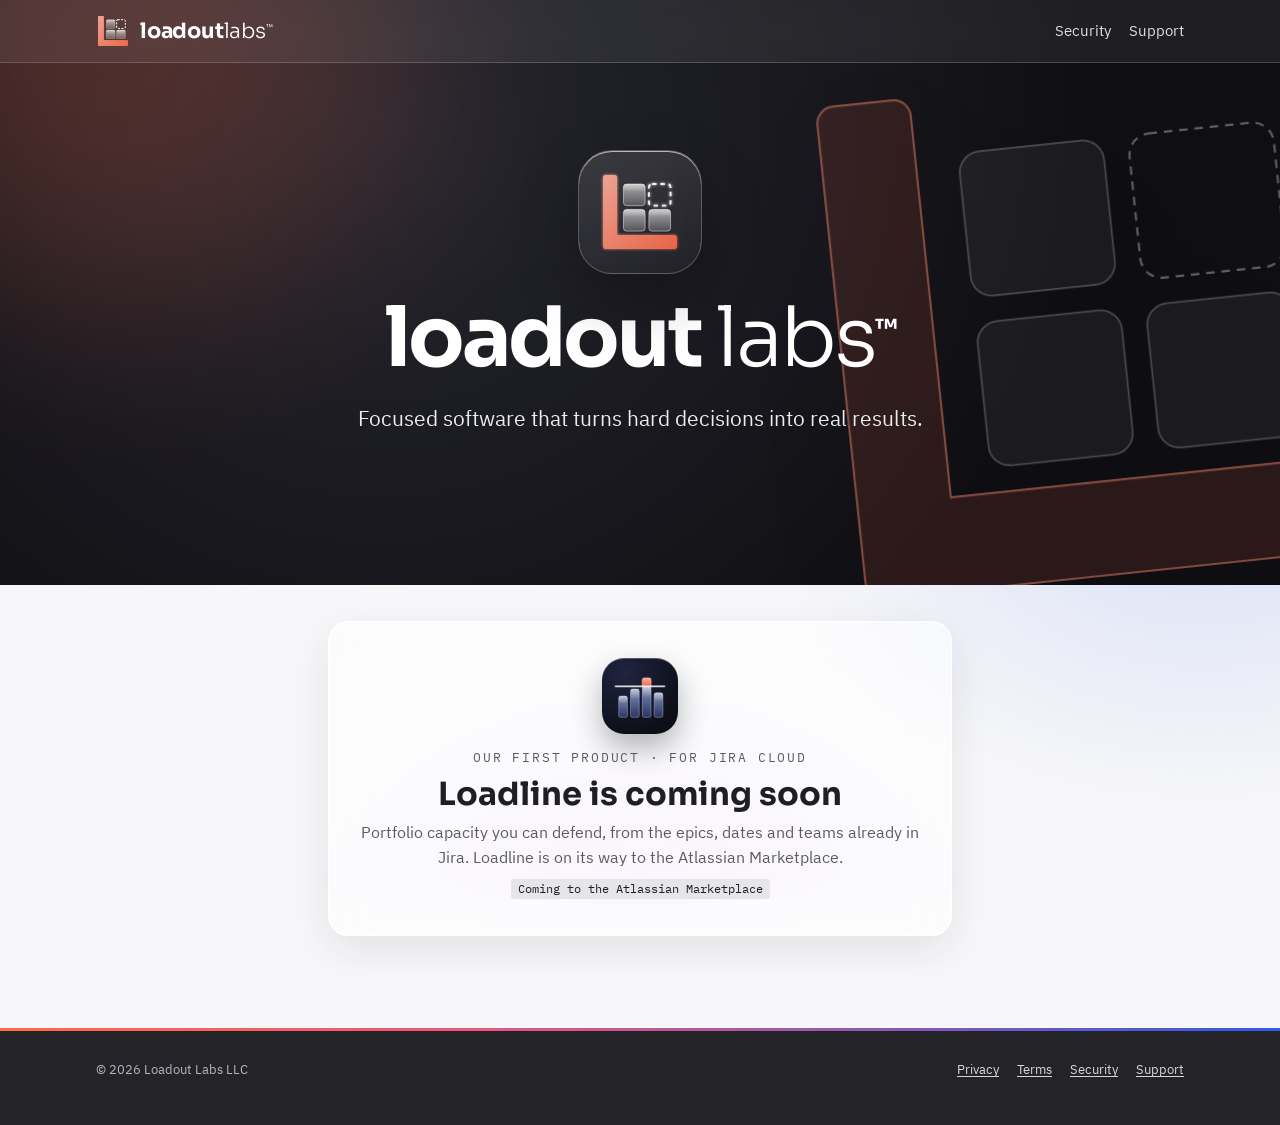
==== commit 599110e6: "Coming soon: glass home page, Loadline product page held back until launch The home page keeps the g" ====
--- a/loadline/index.html
+++ b/loadline/index.html
@@ -2,217 +2,15 @@
 <html lang="en">
 <head>
 <meta charset="utf-8">
-<meta name="viewport" content="width=device-width, initial-scale=1, viewport-fit=cover">
-<title>Loadline for Jira</title>
-<meta name="claude:viewport-fit-sides" content="cover">
-<meta name="description" content="Loadline shows when each team can start new work, which projects to rank first, and who frees up after a release, straight from your Jira data.">
-<link rel="stylesheet" href="../styles.css">
-<link rel="stylesheet" href="../glass.css">
+<meta name="viewport" content="width=device-width, initial-scale=1">
+<title>Loadline is coming soon</title>
+<!-- Until Loadline launches, this address sends visitors to the coming-soon home page. -->
+<meta name="robots" content="noindex">
+<meta http-equiv="refresh" content="0; url=../index.html">
+<link rel="canonical" href="https://loadoutlabshq.com/">
 <link rel="icon" type="image/svg+xml" href="../assets/loadline-favicon.svg">
-
 </head>
-<body class="loadline hero-shapes">
-<!-- Glass logo definitions, drawn by the <use> elements below. -->
-<svg width="0" height="0" style="position:absolute" aria-hidden="true" focusable="false"><defs><linearGradient id="gBlue" x1="0" y1="0" x2="0" y2="1"><stop offset="0" stop-color="#c9d6ff" stop-opacity=".62"/><stop offset="1" stop-color="#6d8dff" stop-opacity=".26"/></linearGradient><linearGradient id="gClear" x1="0" y1="0" x2="0" y2="1"><stop offset="0" stop-color="#ffffff" stop-opacity=".55"/><stop offset="1" stop-color="#ffffff" stop-opacity=".16"/></linearGradient><linearGradient id="gCoralSolid" x1="0" y1="0" x2="1" y2="1"><stop offset="0" stop-color="#ffb09d"/><stop offset="1" stop-color="#ff6b4a"/></linearGradient><linearGradient id="hi" x1="0" y1="0" x2="0" y2="1"><stop offset="0" stop-color="#fff" stop-opacity=".5"/><stop offset=".35" stop-color="#fff" stop-opacity="0"/></linearGradient><linearGradient id="llBarDark" gradientUnits="userSpaceOnUse" x1="0" y1="20" x2="0" y2="120">
-      <stop offset="0" stop-color="#ffb3a1" stop-opacity=".98"/><stop offset=".2125" stop-color="#ff6b4a" stop-opacity=".88"/>
-      <stop offset=".2125" stop-color="#c9d6ff" stop-opacity=".62"/><stop offset="1" stop-color="#6d8dff" stop-opacity=".26"/>
-    </linearGradient><filter id="glow" x="-50%" y="-50%" width="200%" height="200%"><feGaussianBlur stdDeviation="3.2" result="b"/><feMerge><feMergeNode in="b"/><feMergeNode in="SourceGraphic"/></feMerge></filter><filter id="softglow" x="-30%" y="-30%" width="160%" height="160%"><feGaussianBlur stdDeviation="2.4" result="b"/><feMerge><feMergeNode in="b"/><feMergeNode in="SourceGraphic"/></feMerge></filter><filter id="lift" x="-30%" y="-20%" width="160%" height="150%"><feGaussianBlur in="SourceAlpha" stdDeviation="2.4"/><feOffset dy="3" result="s"/><feFlood flood-color="#000" flood-opacity=".38"/><feComposite in2="s" operator="in" result="sc"/><feMerge><feMergeNode in="sc"/><feMergeNode in="SourceGraphic"/></feMerge></filter><path id="labsL" d="M12 8h14a4 4 0 0 1 4 4v90h90a4 4 0 0 1 4 4v14a4 4 0 0 1-4 4H12a4 4 0 0 1-4-4V12a4 4 0 0 1 4-4z"/><symbol id="labsDark" viewBox="0 0 132 132">
-      <use href="#labsL" fill="url(#gCoralSolid)" opacity=".9" filter="url(#softglow)"/>
-      <g filter="url(#lift)" stroke="#ffffff" stroke-opacity=".7" stroke-width="1">
-        <rect x="40" y="62" width="34" height="34" rx="5" fill="url(#gClear)"/>
-        <rect x="80" y="62" width="34" height="34" rx="5" fill="url(#gClear)"/>
-        <rect x="40" y="22" width="34" height="34" rx="5" fill="url(#gClear)"/>
-      </g>
-      <g fill="url(#hi)"><rect x="40" y="62" width="34" height="34" rx="5"/><rect x="80" y="62" width="34" height="34" rx="5"/><rect x="40" y="22" width="34" height="34" rx="5"/></g>
-      <rect x="80" y="22" width="34" height="34" rx="5" fill="none" stroke="#ffffff" stroke-opacity=".9" stroke-width="3" stroke-dasharray="7 6" filter="url(#softglow)"/>
-    </symbol><symbol id="llDark" viewBox="0 0 132 132">
-      <rect x="72" y="20" width="22" height="21" rx="5" fill="#ff6b4a" opacity=".55" filter="url(#glow)"/>
-      <g filter="url(#lift)" stroke="#e8eeff" stroke-opacity=".75" stroke-width="1">
-        <rect x="12" y="66" width="22" height="54" rx="5" fill="url(#gBlue)"/>
-        <rect x="42" y="48" width="22" height="72" rx="5" fill="url(#gBlue)"/>
-        <rect x="72" y="20" width="22" height="100" rx="5" fill="url(#llBarDark)"/>
-        <rect x="102" y="58" width="22" height="62" rx="5" fill="url(#gBlue)"/>
-      </g>
-      <g fill="url(#hi)"><rect x="12" y="66" width="22" height="54" rx="5"/><rect x="42" y="48" width="22" height="72" rx="5"/><rect x="72" y="42.5" width="22" height="77.5" rx="5"/><rect x="102" y="58" width="22" height="62" rx="5"/></g>
-      <rect x="2" y="40" width="128" height="2.5" rx="1.25" fill="#ffffff" filter="url(#glow)"/>
-    </symbol></defs></svg>
-
-
-<header class="site-header">
-  <div class="wrap">
-    <a class="brand" href="../index.html" aria-label="Loadout Labs home"><svg viewBox="0 0 132 132" aria-hidden="true" focusable="false"><use href="#labsDark"/></svg><span class="wordmark"><b>loadout</b><span class="light">labs</span><sup class="tm">&trade;</sup></span></a>
-    <nav class="site-nav" aria-label="Main">
-      <a href="index.html" aria-current="page">Loadline</a>
-      <a href="security.html">Security</a>
-      <a href="support.html">Support</a>
-    </nav>
-  </div>
-</header>
-
-<main>
-  <div class="page-head hero"><div class="hero-art" aria-hidden="true"><svg viewBox="0 0 132 132" preserveAspectRatio="xMidYMid meet" focusable="false"><defs><linearGradient id="artTall" gradientUnits="userSpaceOnUse" x1="0" y1="22" x2="0" y2="120"><stop offset="0" stop-color="#ff6b4a" stop-opacity=".3"/><stop offset=".194" stop-color="#ff6b4a" stop-opacity=".3"/><stop offset=".194" stop-color="#7fa0ff" stop-opacity=".1"/><stop offset="1" stop-color="#7fa0ff" stop-opacity=".1"/></linearGradient></defs><g stroke="rgba(160,185,255,.4)" stroke-width=".4"><rect x="12" y="66" width="22" height="54" rx="4" fill="rgba(127,160,255,.1)"/><rect x="42" y="48" width="22" height="72" rx="4" fill="rgba(127,160,255,.1)"/><rect x="72" y="22" width="22" height="98" rx="4" fill="url(#artTall)" stroke="rgba(255,138,111,.6)"/><rect x="102" y="58" width="22" height="62" rx="4" fill="rgba(127,160,255,.1)"/></g><rect x="2" y="41" width="128" height="1" rx=".5" fill="rgba(255,255,255,.55)"/></svg></div>
-    <div class="wrap">
-      <!-- The Loadline mark on a frosted badge: white bars, the coral bar over the ink load line. -->
-      <div class="badge" aria-hidden="true"><svg viewBox="0 0 132 132" aria-hidden="true" focusable="false"><use href="#llDark"/></svg></div>
-      <p class="eyebrow"><span class="wordmark" style="font-size:1rem"><b>load</b><span class="light">line</span><sup class="tm">&trade;</sup></span> &middot; for Jira Cloud</p>
-      <h1>When can each team start new work?</h1>
-      <p class="lede">Loadline answers from the epics, dates and teams already in Jira. Every date comes with its confidence and the issue that decides it.</p>
-      <div class="actions">
-        <a class="button" href="#screens">See it in Jira</a>
-        <span class="button" aria-disabled="true">Coming to the Atlassian Marketplace</span>
-      </div>
-    </div>
-  </div>
-
-  <div class="wrap float">
-    <a class="frame shot-link" href="../assets/screens/portfolio.png" aria-label="Open the full-size screenshot"><img src="../assets/screens/portfolio.png" width="1840" height="900"
-      alt="Loadline portfolio page: summary tiles and projects ranked by priority score, with status, expected finish, confidence, teams and what to watch out for."></a>
-  </div>
-
-  <section class="statement" aria-label="Why Loadline">
-    <div class="wrap">
-      <p>A team's start date is only useful if you can <b>see why</b>. Loadline shows the epic, the dates and the confidence behind every one.</p>
-    </div>
-  </section>
-
-  <section aria-labelledby="highlights">
-    <div class="wrap">
-      <div class="section-head">
-        <p class="label">What you get</p>
-        <h2 id="highlights">Three answers, each with its evidence</h2>
-      </div>
-      <div class="features">
-        <div class="feature"><span class="n">01</span><h3>Start dates you can defend</h3><p>Loadline works out when each team finishes its committed work, allowing for unplanned work, and dates what comes next in rank order. Each date shows how sure it is and why.</p></div>
-        <div class="feature"><span class="n">02</span><h3>Status with evidence</h3><p>Red, amber and green come with the dates and epics behind them, including the work that blocks an epic. Progress counts the way your teams work: stories with credit for sub-tasks done, story points or hours. Work Loadline can't judge is marked <em>Not assessed</em>, never quietly green.</p></div>
-        <div class="feature"><span class="n">03</span><h3>Rank, then record why</h3><p>Projects are ranked by an adjustable priority score. The ranking decision log keeps each decision, its rationale and a snapshot of capacity, with named approvers.</p></div>
-      </div>
-    </div>
-  </section>
-
-  <section aria-labelledby="screens" id="screens">
-    <div class="wrap">
-      <div class="section-head">
-        <p class="label">Example data from a test site</p>
-        <h2>See it in Jira</h2>
-      </div>
-      <div class="shots">
-        <figure class="shot">
-          <a class="frame shot-link" href="../assets/screens/team-timeline.png" aria-label="Open the full-size screenshot"><img src="../assets/screens/team-timeline.png" width="1840" height="900" loading="lazy"
-            alt="Loadline chart, When each team is free: one bar per team in days from today, committed work from Jira dates then queued work estimated in rank order, with a table of each team's ready date and the epic that decides it."></a>
-          <figcaption><strong>When each team is free.</strong> Every team on one line of dates: committed work from Jira dates, then queued work estimated in rank order. Below the chart, a table gives each team's ready date, how many days away it is, and the epic that decides it. Works alongside Jira Plans, or without it.</figcaption>
-        </figure>
-        <figure class="shot">
-          <a class="frame shot-link" href="../assets/screens/team-view.png" aria-label="Open the full-size screenshot"><img src="../assets/screens/team-view.png" width="1840" height="900" loading="lazy"
-            alt="Loadline team view for Platform: ready for new work on 22 April 2027, nothing queued, its next free time and why it ends, the specialists it relies on and a chart of free days by month."></a>
-          <figcaption><strong>Team view.</strong> Platform is ready for new work on 22 Apr 2027. Loadline shows its next free time and the epic that ends it, how long queued work would keep it busy, the shared specialists it relies on, and its free days month by month.</figcaption>
-        </figure>
-        <figure class="shot">
-          <a class="frame shot-link" href="../assets/screens/project-view.png" aria-label="Open the full-size screenshot"><img src="../assets/screens/project-view.png" width="1840" height="900" loading="lazy"
-            alt="Loadline project view for Checkout 2.0: each epic with its team, dates, confidence, status and the evidence behind the status."></a>
-          <figcaption><strong>Project view.</strong> Every epic in Checkout 2.0 with its dates, confidence and status, and the evidence for each rating: progress against time used, counting sub-tasks done, an epic that can't finish because its blocker ends too late, or a missing end date.</figcaption>
-        </figure>
-      </div>
-    </div>
-  </section>
-
-  <section aria-labelledby="features">
-    <div class="wrap">
-      <h2 id="features">Inside Loadline</h2>
-      <div class="table-scroll">
-        <table>
-          <thead><tr><th scope="col">Where</th><th scope="col">What it shows</th></tr></thead>
-          <tbody>
-            <tr><td>Portfolio page</td><td>Projects ranked by priority score, with expected finish, confidence and status. Drill into any project or team; each team shows how long its undated epics would keep it busy.</td></tr>
-            <tr><td>Load relief</td><td>Which teams free up, and by how many days a month, after a milestone or Jira release, plus changes that would relieve bottlenecks.</td></tr>
-            <tr><td>Shared specialists</td><td>When a shared role, such as a solution architect or product owner, is what delays a start, not the team.</td></tr>
-            <tr><td>Decisions</td><td>The ranking decision log: proposed, accepted or rejected, with notes and follow-through.</td></tr>
-            <tr><td>Watch out</td><td>Epics blocked by work expected to finish after they start, read from Jira's "Blocks" links: they turn amber, or red when the blocker can't finish before the epic is due. Also end dates that moved later this week, and work started before its start date, with a link to fix it in Jira. Loadline never moves your dates.</td></tr>
-            <tr><td>What changed</td><td>A daily feed of moved dates and status or confidence changes, kept for 90 days. Each move names its cause, such as an edited date or an epic that moved to another team or project.</td></tr>
-            <tr><td>Epic panel</td><td>Loadline's answer on every epic in Jira: expected dates, confidence, status and what holds it up.</td></tr>
-            <tr><td>Rovo agent</td><td>Ask "When could Mobile take on new work?" or try a what-if in Rovo chat. Admins decide whether it may draft decisions.</td></tr>
-          </tbody>
-        </table>
-      </div>
-    </div>
-  </section>
-
-  <section aria-labelledby="trust">
-    <div class="wrap">
-      <div class="section-head"><p class="label">Security</p><h2 id="trust">Built to be trusted with your plan</h2></div>
-      <div class="features">
-        <div class="feature"><h3>Runs on Atlassian</h3><p>Loadline runs on Atlassian Forge and keeps its data in Atlassian-hosted storage. No data leaves Atlassian.</p></div>
-        <div class="feature"><h3>Read-only towards Jira</h3><p>Loadline reads your work and never changes your issues. What-if scenarios are never saved.</p></div>
-        <div class="feature"><h3>Permission-aware</h3><p>People see only work in Jira projects they can browse, on every page and in Rovo.</p></div>
-      </div>
-      <div class="actions" style="justify-content:center"><a class="button" href="security.html">Security and privacy</a></div>
-    </div>
-  </section>
-
-  <section aria-labelledby="beyond">
-    <div class="wrap">
-      <h2 id="beyond">Beyond Jira</h2>
-      <p>Loadline starts with Jira, and we plan to bring it to more of the tools your teams use, so portfolios that span tools can be planned in one place.</p>
-    </div>
-  </section>
-
-  <section aria-labelledby="pricing">
-    <div class="wrap">
-      <h2 id="pricing">Pricing</h2>
-      <p>About $2 per user per month, with lower per-user rates for larger sites. Free for sites with up to 10 users. Every site can start with a free trial through the Atlassian Marketplace, where final prices will be listed.</p>
-    </div>
-  </section>
-</main>
-
-<footer class="site-footer">
-  <div class="wrap">
-    <span>&copy; 2026 Loadout Labs LLC</span>
-    <nav aria-label="Footer">
-      <a href="privacy.html">Privacy</a>
-      <a href="terms.html">Terms</a>
-      <a href="dpa.html">DPA</a>
-      <a href="security.html">Security</a>
-      <a href="support.html">Support</a>
-      <a href="sla.html">Support SLA</a>
-    </nav>
-  </div>
-</footer>
-
-<!-- Screenshot viewer: opens a screenshot full size over the page. Close it
-     with the Close button, the Esc key, or a click outside the image.
-     Without JavaScript, each screenshot link opens the image itself. -->
-<dialog class="viewer" id="viewer" aria-label="Screenshot">
-  <div class="viewer-bar">
-    <p class="viewer-caption" id="viewer-caption"></p>
-    <button type="button" class="viewer-close" id="viewer-close">Close</button>
-  </div>
-  <img id="viewer-image" alt="">
-</dialog>
-<script>
-(function () {
-  var viewer = document.getElementById('viewer');
-  if (!viewer || typeof viewer.showModal !== 'function') return; // fall back to plain links
-  var image = document.getElementById('viewer-image');
-  var caption = document.getElementById('viewer-caption');
-  document.querySelectorAll('.shot-link').forEach(function (link) {
-    link.addEventListener('click', function (event) {
-      event.preventDefault();
-      var shot = link.querySelector('img');
-      var figure = link.closest('figure'); // the hero screenshot has no caption
-      var text = figure ? figure.querySelector('figcaption') : null;
-      image.src = link.getAttribute('href');
-      image.alt = shot ? shot.alt : '';
-      caption.textContent = text ? text.textContent : '';
-      viewer.showModal();
-      document.getElementById('viewer-close').focus();
-    });
-  });
-  document.getElementById('viewer-close').addEventListener('click', function () { viewer.close(); });
-  // A click on the dimmed area outside the image closes the viewer.
-  viewer.addEventListener('click', function (event) {
-    if (event.target === viewer) viewer.close();
-  });
-})();
-</script>
-
+<body>
+<p>Loadline is coming soon. <a href="../index.html">Go to the Loadout Labs home page</a>.</p>
 </body>
 </html>
